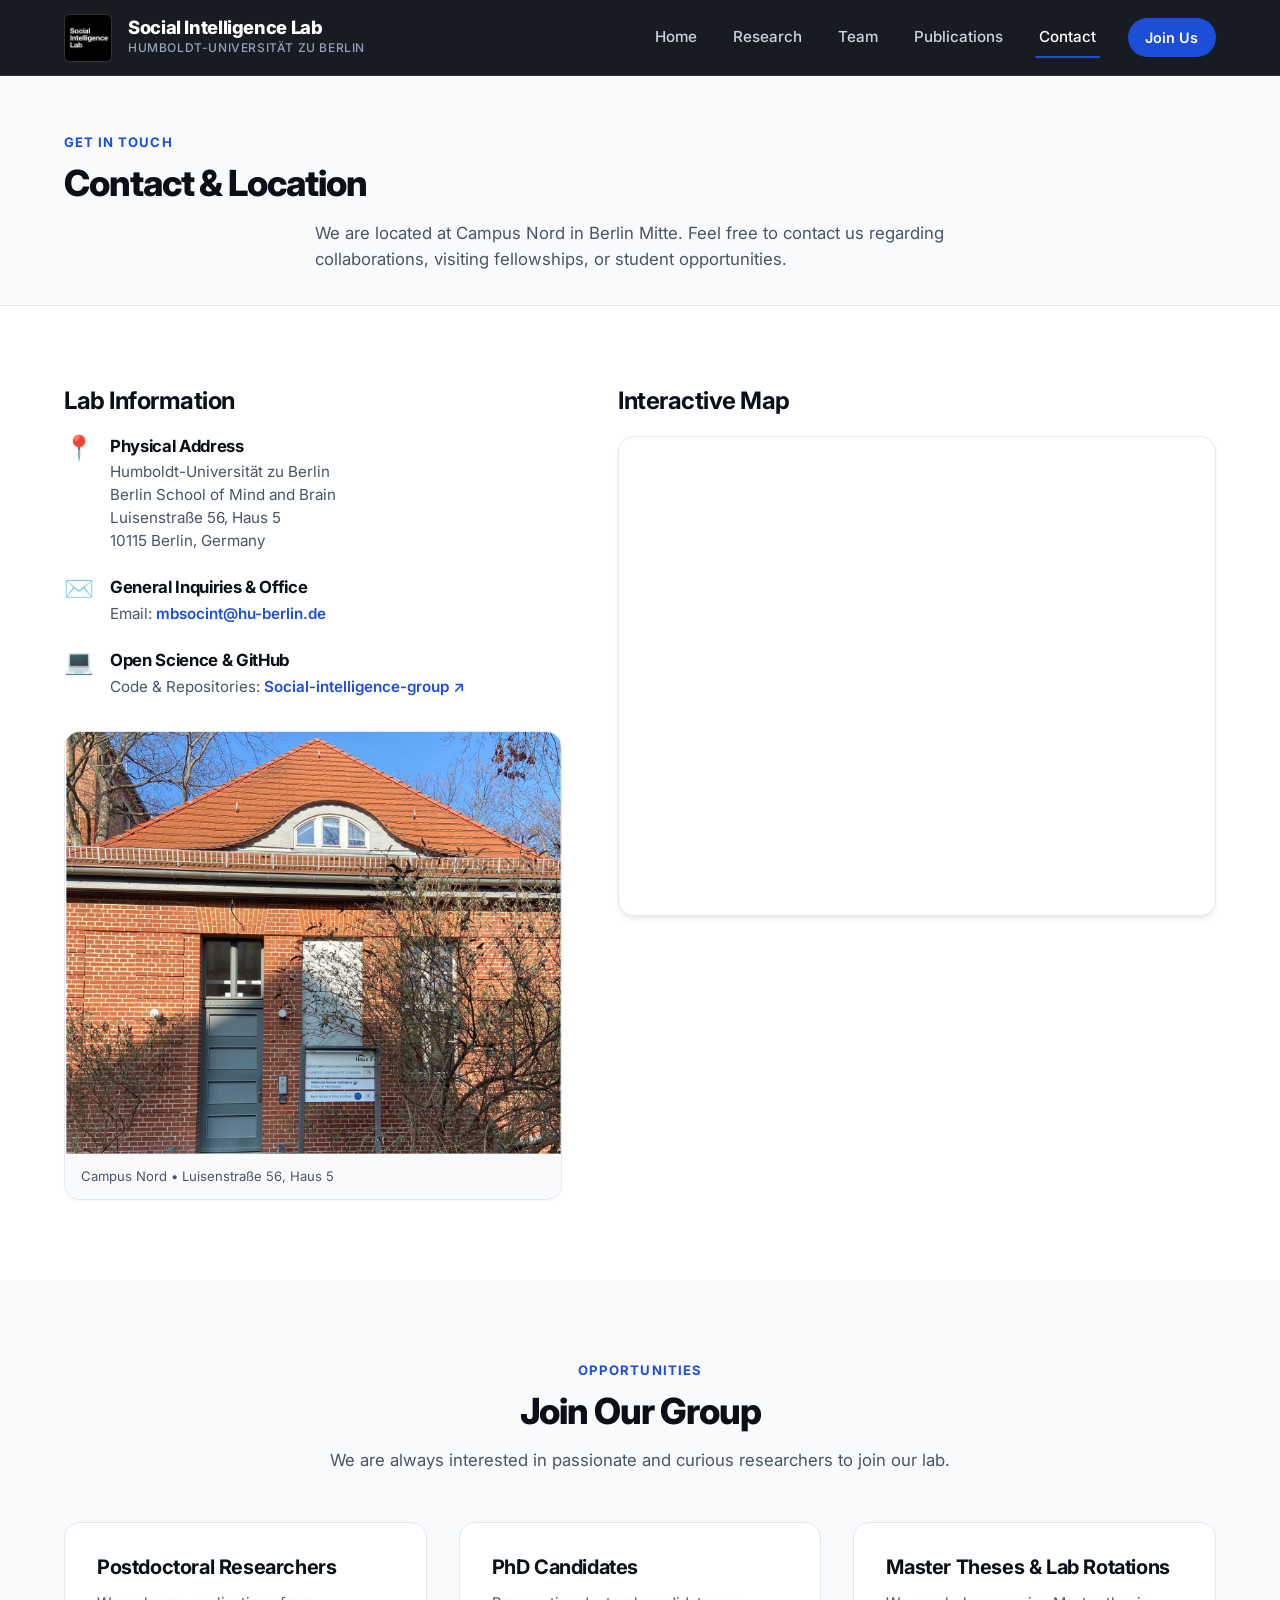
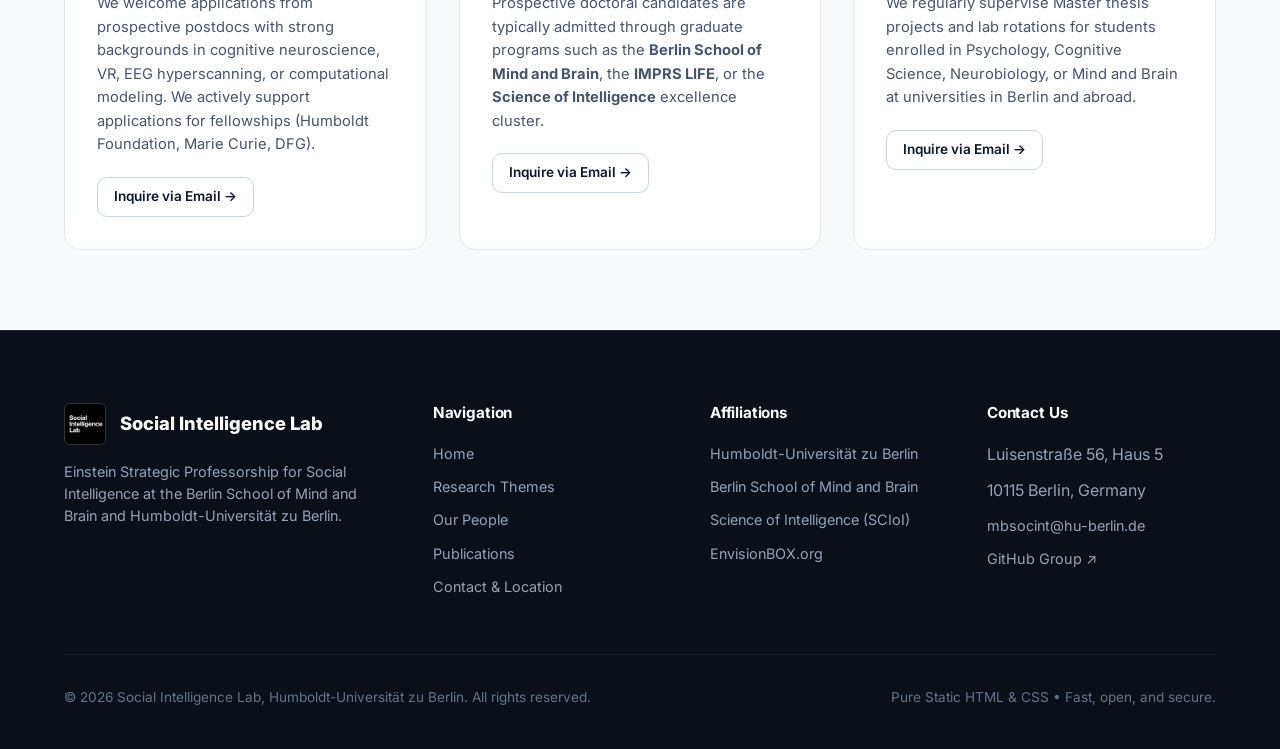
==== contact.html @ 47cda261 "Initial scaffold: Modern pure static HTML/CSS website with Hero Split News Feed" ====
<!DOCTYPE html>
<html lang="en">
<head>
  <meta charset="UTF-8" />
  <meta name="viewport" content="width=device-width, initial-scale=1.0" />
  <title>Contact & Join | Social Intelligence Lab</title>
  <meta name="description" content="Contact information, location, and open positions at the Social Intelligence Lab, Humboldt-Universität zu Berlin." />
  
  <link rel="preconnect" href="https://fonts.googleapis.com" />
  <link rel="preconnect" href="https://fonts.gstatic.com" crossorigin />
  <link href="https://fonts.googleapis.com/css2?family=Inter:wght@400;500;600;700;800&display=swap" rel="stylesheet" />

  <link rel="stylesheet" href="assets/css/style.css" />
  <link rel="icon" type="image/png" href="assets/images/logo.png" />
</head>
<body>

  <!-- STICKY HEADER -->
  <header class="site-header">
    <div class="container nav-container">
      <a href="index.html" class="brand-link">
        <img src="assets/images/logo.png" alt="Social Intelligence Lab Logo" class="brand-logo" />
        <div class="brand-text">
          <span class="brand-title">Social Intelligence Lab</span>
          <span class="brand-subtitle">Humboldt-Universität zu Berlin</span>
        </div>
      </a>

      <button class="mobile-toggle" aria-label="Toggle navigation menu" aria-expanded="false">☰</button>

      <nav class="nav-menu" aria-label="Main Navigation">
        <a href="index.html" class="nav-link">Home</a>
        <a href="research.html" class="nav-link">Research</a>
        <a href="team.html" class="nav-link">Team</a>
        <a href="publications.html" class="nav-link">Publications</a>
        <a href="contact.html" class="nav-link active">Contact</a>
        <a href="contact.html#join" class="nav-cta">Join Us</a>
      </nav>
    </div>
  </header>

  <main id="main-content">
    <!-- HERO HEADER -->
    <section class="section" style="padding: 3.5rem 0 2rem; background: var(--color-surface-subtle); border-bottom: 1px solid var(--color-border);">
      <div class="container text-center">
        <span class="section-tag">Get in Touch</span>
        <h1 class="section-title">Contact & Location</h1>
        <p class="section-subtitle" style="max-width: 650px; margin: 0 auto;">
          We are located at Campus Nord in Berlin Mitte. Feel free to contact us regarding collaborations, visiting fellowships, or student opportunities.
        </p>
      </div>
    </section>

    <!-- CONTACT DETAILS & LOCATION GRID -->
    <section class="section">
      <div class="container">
        <div style="display: grid; grid-template-columns: 1fr 1.2fr; gap: 3.5rem; align-items: start;">
          
          <!-- Contact Info -->
          <div>
            <h2 style="font-size: 1.5rem; margin-bottom: 1.25rem;">Lab Information</h2>
            
            <div style="display: flex; flex-direction: column; gap: 1.5rem; margin-bottom: 2rem;">
              <div style="display: flex; gap: 1rem; align-items: start;">
                <div style="font-size: 1.5rem; line-height: 1;">📍</div>
                <div>
                  <h3 style="font-size: 1.05rem; margin-bottom: 0.25rem;">Physical Address</h3>
                  <p style="font-size: 0.95rem; line-height: 1.5;">
                    Humboldt-Universität zu Berlin<br />
                    Berlin School of Mind and Brain<br />
                    Luisenstraße 56, Haus 5<br />
                    10115 Berlin, Germany
                  </p>
                </div>
              </div>

              <div style="display: flex; gap: 1rem; align-items: start;">
                <div style="font-size: 1.5rem; line-height: 1;">✉️</div>
                <div>
                  <h3 style="font-size: 1.05rem; margin-bottom: 0.25rem;">General Inquiries & Office</h3>
                  <p style="font-size: 0.95rem;">
                    Email: <a href="mailto:mbsocint@hu-berlin.de" style="font-weight: 600;">mbsocint@hu-berlin.de</a>
                  </p>
                </div>
              </div>

              <div style="display: flex; gap: 1rem; align-items: start;">
                <div style="font-size: 1.5rem; line-height: 1;">💻</div>
                <div>
                  <h3 style="font-size: 1.05rem; margin-bottom: 0.25rem;">Open Science & GitHub</h3>
                  <p style="font-size: 0.95rem;">
                    Code & Repositories: <a href="https://github.com/Social-intelligence-group" target="_blank" rel="noopener noreferrer" style="font-weight: 600;">Social-intelligence-group ↗</a>
                  </p>
                </div>
              </div>
            </div>

            <!-- Building Photo -->
            <div style="border-radius: var(--radius-lg); overflow: hidden; border: 1px solid var(--color-border); box-shadow: var(--shadow-sm);">
              <img src="assets/images/House_5.jpg" alt="Campus Nord Haus 5" style="width: 100%; height: auto;" />
              <div style="padding: 0.75rem 1rem; background: var(--color-surface-subtle); font-size: 0.82rem; color: var(--color-text-muted);">
                Campus Nord • Luisenstraße 56, Haus 5
              </div>
            </div>
          </div>

          <!-- Interactive Map -->
          <div>
            <h2 style="font-size: 1.5rem; margin-bottom: 1.25rem;">Interactive Map</h2>
            <div style="border-radius: var(--radius-lg); overflow: hidden; border: 1px solid var(--color-border); box-shadow: var(--shadow-md); height: 480px;">
              <iframe 
                src="https://www.google.com/maps/embed?pb=!1m18!1m12!1m3!1d2427.4542098923953!2d13.377619015756043!3d52.52521574359509!2m3!1f0!2f0!3f0!3m2!1i1024!2i768!4f13.1!3m3!1m2!1s0x47a851eabdc90751%3A0xd8f5ec90b18fcb8e!2sLuisenstra%C3%9Fe%2056%2FHaus%205%2C%2010115%20Berlin!5e0!3m2!1sen!2sde!4v1643470584126!5m2!1sen!2sde" 
                width="100%" 
                height="100%" 
                style="border:0;" 
                allowfullscreen="" 
                loading="lazy">
              </iframe>
            </div>
          </div>

        </div>
      </div>
    </section>

    <!-- JOIN US SECTION -->
    <section class="section section-alt" id="join">
      <div class="container">
        <header class="section-header">
          <span class="section-tag">Opportunities</span>
          <h2 class="section-title">Join Our Group</h2>
          <p class="section-subtitle">
            We are always interested in passionate and curious researchers to join our lab.
          </p>
        </header>

        <div style="display: grid; grid-template-columns: repeat(auto-fit, minmax(300px, 1fr)); gap: 2rem;">
          <!-- Card 1 -->
          <div style="background: #fff; padding: 2rem; border-radius: var(--radius-lg); border: 1px solid var(--color-border);">
            <h3 style="font-size: 1.25rem; margin-bottom: 0.75rem;">Postdoctoral Researchers</h3>
            <p style="font-size: 0.92rem; line-height: 1.6; color: var(--color-text-muted); margin-bottom: 1.25rem;">
              We welcome applications from prospective postdocs with strong backgrounds in cognitive neuroscience, VR, EEG hyperscanning, or computational modeling. We actively support applications for fellowships (Humboldt Foundation, Marie Curie, DFG).
            </p>
            <a href="mailto:mbsocint@hu-berlin.de?subject=Postdoctoral%20Inquiry" class="btn btn-secondary" style="font-size: 0.85rem; padding: 0.5rem 1rem;">Inquire via Email →</a>
          </div>

          <!-- Card 2 -->
          <div style="background: #fff; padding: 2rem; border-radius: var(--radius-lg); border: 1px solid var(--color-border);">
            <h3 style="font-size: 1.25rem; margin-bottom: 0.75rem;">PhD Candidates</h3>
            <p style="font-size: 0.92rem; line-height: 1.6; color: var(--color-text-muted); margin-bottom: 1.25rem;">
              Prospective doctoral candidates are typically admitted through graduate programs such as the <strong>Berlin School of Mind and Brain</strong>, the <strong>IMPRS LIFE</strong>, or the <strong>Science of Intelligence</strong> excellence cluster.
            </p>
            <a href="mailto:mbsocint@hu-berlin.de?subject=PhD%20Inquiry" class="btn btn-secondary" style="font-size: 0.85rem; padding: 0.5rem 1rem;">Inquire via Email →</a>
          </div>

          <!-- Card 3 -->
          <div style="background: #fff; padding: 2rem; border-radius: var(--radius-lg); border: 1px solid var(--color-border);">
            <h3 style="font-size: 1.25rem; margin-bottom: 0.75rem;">Master Theses & Lab Rotations</h3>
            <p style="font-size: 0.92rem; line-height: 1.6; color: var(--color-text-muted); margin-bottom: 1.25rem;">
              We regularly supervise Master thesis projects and lab rotations for students enrolled in Psychology, Cognitive Science, Neurobiology, or Mind and Brain at universities in Berlin and abroad.
            </p>
            <a href="mailto:mbsocint@hu-berlin.de?subject=Master%20Thesis%20Inquiry" class="btn btn-secondary" style="font-size: 0.85rem; padding: 0.5rem 1rem;">Inquire via Email →</a>
          </div>
        </div>
      </div>
    </section>
  </main>

  <!-- FOOTER -->
  <footer class="site-footer">
    <div class="container">
      <div class="footer-grid">
        <div class="footer-brand">
          <div class="footer-logo-row">
            <img src="assets/images/logo.png" alt="Social Intelligence Lab Logo" class="footer-logo" />
            <span class="footer-brand-title">Social Intelligence Lab</span>
          </div>
          <p class="footer-brand-desc">
            Einstein Strategic Professorship for Social Intelligence at the Berlin School of Mind and Brain and Humboldt-Universität zu Berlin.
          </p>
        </div>

        <div class="footer-col">
          <h4>Navigation</h4>
          <div class="footer-links">
            <a href="index.html">Home</a>
            <a href="research.html">Research Themes</a>
            <a href="team.html">Our People</a>
            <a href="publications.html">Publications</a>
            <a href="contact.html">Contact & Location</a>
          </div>
        </div>

        <div class="footer-col">
          <h4>Affiliations</h4>
          <div class="footer-links">
            <a href="https://www.hu-berlin.de/" target="_blank" rel="noopener noreferrer">Humboldt-Universität zu Berlin</a>
            <a href="https://www.mind-and-brain.de/" target="_blank" rel="noopener noreferrer">Berlin School of Mind and Brain</a>
            <a href="https://www.scienceofintelligence.de/" target="_blank" rel="noopener noreferrer">Science of Intelligence (SCIoI)</a>
            <a href="https://envisionbox.org/" target="_blank" rel="noopener noreferrer">EnvisionBOX.org</a>
          </div>
        </div>

        <div class="footer-col">
          <h4>Contact Us</h4>
          <div class="footer-links">
            <span>Luisenstraße 56, Haus 5</span>
            <span>10115 Berlin, Germany</span>
            <a href="mailto:mbsocint@hu-berlin.de">mbsocint@hu-berlin.de</a>
            <a href="https://github.com/Social-intelligence-group" target="_blank" rel="noopener noreferrer">GitHub Group ↗</a>
          </div>
        </div>
      </div>

      <div class="footer-bottom">
        <div>© 2026 Social Intelligence Lab, Humboldt-Universität zu Berlin. All rights reserved.</div>
        <div>Pure Static HTML & CSS • Fast, open, and secure.</div>
      </div>
    </div>
  </footer>

  <script src="assets/js/main.js"></script>
</body>
</html>
---- assets/css/style.css ----
/* ==========================================================================
   Social Intelligence Lab - Main Stylesheet
   Pure Vanilla CSS Design System
   ========================================================================== */

/* --- 1. DESIGN TOKENS (CSS VARIABLES) --- */
:root {
  /* Brand & Core Palette (Tailored for high-contrast B&W logo) */
  --color-obsidian: #0b0f17;
  --color-dark-surface: #111827;
  --color-dark-border: #1f2937;
  
  --color-bg: #ffffff;
  --color-surface: #ffffff;
  --color-surface-subtle: #f8fafc;
  --color-surface-alt: #f1f5f9;
  
  --color-text-main: #0f172a;
  --color-text-muted: #475569;
  --color-text-light: #94a3b8;
  --color-border: #e2e8f0;
  --color-border-dark: #cbd5e1;

  /* Accent: Electric Azure / Cognitive Blue */
  --color-accent: #1d4ed8;
  --color-accent-hover: #1e40af;
  --color-accent-subtle: #eff6ff;
  --color-accent-glow: rgba(29, 78, 216, 0.15);

  /* Status Accents */
  --color-emerald: #059669;
  --color-emerald-bg: #ecfdf5;
  --color-amber: #d97706;
  --color-amber-bg: #fffbeb;

  /* Typography */
  --font-main: 'Inter', -apple-system, BlinkMacSystemFont, "Segoe UI", Roboto, Helvetica, Arial, sans-serif;
  --font-mono: ui-monospace, SFMono-Regular, Menlo, Monaco, Consolas, monospace;

  /* Layout */
  --max-width: 1200px;
  --header-height: 76px;
  --radius-sm: 6px;
  --radius-md: 10px;
  --radius-lg: 16px;
  --radius-full: 9999px;

  /* Shadows */
  --shadow-sm: 0 1px 2px 0 rgba(0, 0, 0, 0.05);
  --shadow-md: 0 4px 6px -1px rgba(0, 0, 0, 0.08), 0 2px 4px -2px rgba(0, 0, 0, 0.05);
  --shadow-lg: 0 10px 15px -3px rgba(0, 0, 0, 0.08), 0 4px 6px -4px rgba(0, 0, 0, 0.04);
  --shadow-hover: 0 20px 25px -5px rgba(0, 0, 0, 0.1), 0 8px 10px -6px rgba(0, 0, 0, 0.04);

  /* Transitions */
  --transition-fast: 0.15s ease;
  --transition-normal: 0.25s ease;
}

/* --- 2. RESET & BASE --- */
*, *::before, *::after {
  box-sizing: border-box;
  margin: 0;
  padding: 0;
}

html {
  font-family: var(--font-main);
  font-size: 16px;
  line-height: 1.6;
  color: var(--color-text-main);
  background-color: var(--color-bg);
  scroll-behavior: smooth;
  -webkit-font-smoothing: antialiased;
}

body {
  min-height: 100vh;
  display: flex;
  flex-direction: column;
}

img, picture, video, canvas, svg {
  display: block;
  max-width: 100%;
}

a {
  color: var(--color-accent);
  text-decoration: none;
  transition: color var(--transition-fast);
}

a:hover {
  color: var(--color-accent-hover);
}

h1, h2, h3, h4, h5, h6 {
  color: var(--color-obsidian);
  font-weight: 700;
  line-height: 1.25;
  letter-spacing: -0.02em;
}

p {
  color: var(--color-text-muted);
}

ul, ol {
  list-style: none;
}

.container {
  width: 100%;
  max-width: var(--max-width);
  margin-left: auto;
  margin-right: auto;
  padding-left: 1.5rem;
  padding-right: 1.5rem;
}

/* --- 3. HEADER & NAVIGATION --- */
.site-header {
  position: sticky;
  top: 0;
  z-index: 1000;
  background: rgba(11, 15, 23, 0.95);
  backdrop-filter: blur(12px);
  -webkit-backdrop-filter: blur(12px);
  border-bottom: 1px solid rgba(255, 255, 255, 0.1);
  height: var(--header-height);
  display: flex;
  align-items: center;
}

.nav-container {
  display: flex;
  align-items: center;
  justify-content: space-between;
  width: 100%;
}

.brand-link {
  display: flex;
  align-items: center;
  gap: 1rem;
  text-decoration: none;
}

.brand-logo {
  height: 48px;
  width: 48px;
  border-radius: var(--radius-sm);
  background: #000;
  border: 1px solid rgba(255, 255, 255, 0.2);
  object-fit: cover;
}

.brand-text {
  display: flex;
  flex-direction: column;
}

.brand-title {
  color: #ffffff;
  font-size: 1.15rem;
  font-weight: 800;
  letter-spacing: -0.02em;
  line-height: 1.15;
}

.brand-subtitle {
  color: #94a3b8;
  font-size: 0.75rem;
  font-weight: 500;
  text-transform: uppercase;
  letter-spacing: 0.05em;
}

.nav-menu {
  display: flex;
  align-items: center;
  gap: 1.75rem;
}

.nav-link {
  color: #cbd5e1;
  font-size: 0.95rem;
  font-weight: 500;
  padding: 0.5rem 0.25rem;
  position: relative;
  transition: color var(--transition-fast);
}

.nav-link:hover,
.nav-link.active {
  color: #ffffff;
}

.nav-link.active::after {
  content: '';
  position: absolute;
  bottom: 0;
  left: 0;
  width: 100%;
  height: 2px;
  background: var(--color-accent);
  border-radius: var(--radius-full);
}

.nav-cta {
  background: var(--color-accent);
  color: #ffffff !important;
  padding: 0.5rem 1.1rem;
  border-radius: var(--radius-full);
  font-weight: 600;
  font-size: 0.9rem;
  transition: background var(--transition-fast), transform var(--transition-fast);
}

.nav-cta:hover {
  background: var(--color-accent-hover);
  transform: translateY(-1px);
}

/* Mobile Toggle */
.mobile-toggle {
  display: none;
  background: none;
  border: none;
  color: #ffffff;
  font-size: 1.5rem;
  cursor: pointer;
  padding: 0.5rem;
}

/* --- 4. TOP ANNOUNCEMENT RIBBON --- */
.announcement-bar {
  background: var(--color-surface-subtle);
  border-bottom: 1px solid var(--color-border);
  padding: 0.55rem 0;
  font-size: 0.88rem;
}

.announcement-content {
  display: flex;
  align-items: center;
  justify-content: center;
  gap: 0.75rem;
  text-align: center;
  flex-wrap: wrap;
}

.announcement-pill {
  display: inline-flex;
  align-items: center;
  gap: 0.4rem;
  background: var(--color-emerald-bg);
  color: var(--color-emerald);
  font-size: 0.75rem;
  font-weight: 700;
  padding: 0.2rem 0.6rem;
  border-radius: var(--radius-full);
  text-transform: uppercase;
  letter-spacing: 0.05em;
  border: 1px solid rgba(5, 150, 105, 0.2);
}

.pulsing-dot {
  width: 7px;
  height: 7px;
  background: var(--color-emerald);
  border-radius: 50%;
  display: inline-block;
  animation: pulse-dot 1.8s infinite;
}

@keyframes pulse-dot {
  0% { transform: scale(0.9); opacity: 0.8; }
  50% { transform: scale(1.3); opacity: 1; box-shadow: 0 0 6px var(--color-emerald); }
  100% { transform: scale(0.9); opacity: 0.8; }
}

.announcement-text {
  color: var(--color-text-main);
  font-weight: 500;
}

.announcement-link {
  color: var(--color-accent);
  font-weight: 600;
  display: inline-flex;
  align-items: center;
  gap: 0.25rem;
}

.announcement-link:hover {
  text-decoration: underline;
}

/* --- 5. HERO SECTION (SPLIT 60% / 40%) --- */
.hero-section {
  padding: 4.5rem 0 3.5rem;
  background: radial-gradient(circle at top right, rgba(29, 78, 216, 0.05) 0%, rgba(255, 255, 255, 0) 50%);
  border-bottom: 1px solid var(--color-border);
}

.hero-grid {
  display: grid;
  grid-template-columns: 1.15fr 0.85fr;
  gap: 3.5rem;
  align-items: start;
}

.hero-content {
  display: flex;
  flex-direction: column;
}

.hero-badge {
  display: inline-flex;
  align-items: center;
  gap: 0.5rem;
  width: fit-content;
  background: var(--color-surface-alt);
  color: var(--color-text-muted);
  font-size: 0.82rem;
  font-weight: 600;
  padding: 0.35rem 0.85rem;
  border-radius: var(--radius-full);
  margin-bottom: 1.25rem;
  border: 1px solid var(--color-border);
}

.hero-title {
  font-size: 3rem;
  font-weight: 800;
  line-height: 1.12;
  letter-spacing: -0.03em;
  margin-bottom: 1.25rem;
  color: var(--color-obsidian);
}

.hero-title span {
  color: var(--color-accent);
}

.hero-description {
  font-size: 1.15rem;
  line-height: 1.6;
  color: var(--color-text-muted);
  margin-bottom: 2rem;
  max-width: 95%;
}

.hero-actions {
  display: flex;
  gap: 1rem;
  flex-wrap: wrap;
}

.btn {
  display: inline-flex;
  align-items: center;
  justify-content: center;
  gap: 0.5rem;
  font-size: 0.95rem;
  font-weight: 600;
  padding: 0.85rem 1.6rem;
  border-radius: var(--radius-md);
  transition: all var(--transition-fast);
  cursor: pointer;
}

.btn-primary {
  background: var(--color-obsidian);
  color: #ffffff;
  border: 1px solid var(--color-obsidian);
}

.btn-primary:hover {
  background: #1e293b;
  color: #ffffff;
  transform: translateY(-2px);
  box-shadow: var(--shadow-md);
}

.btn-secondary {
  background: var(--color-surface);
  color: var(--color-text-main);
  border: 1px solid var(--color-border-dark);
}

.btn-secondary:hover {
  background: var(--color-surface-subtle);
  border-color: var(--color-text-main);
  transform: translateY(-2px);
}

/* News Widget Box (Right Column of Hero) */
.hero-news-box {
  background: #ffffff;
  border: 1px solid var(--color-border);
  border-radius: var(--radius-lg);
  box-shadow: var(--shadow-md);
  overflow: hidden;
  display: flex;
  flex-direction: column;
}

.news-box-header {
  background: var(--color-obsidian);
  color: #ffffff;
  padding: 1rem 1.25rem;
  display: flex;
  align-items: center;
  justify-content: space-between;
}

.news-box-header h2,
.news-box-header h3 {
  color: #ffffff;
  font-size: 1rem;
  font-weight: 700;
  display: flex;
  align-items: center;
  gap: 0.6rem;
  letter-spacing: -0.01em;
}

.live-badge {
  font-size: 0.7rem;
  background: rgba(255, 255, 255, 0.15);
  color: #ffffff;
  padding: 0.2rem 0.5rem;
  border-radius: var(--radius-full);
  font-weight: 600;
  text-transform: uppercase;
}

.news-box-list {
  padding: 0.75rem 1.25rem;
  display: flex;
  flex-direction: column;
  gap: 0.85rem;
  max-height: 410px;
  overflow-y: auto;
}

.news-item {
  padding: 0.75rem 0;
  border-bottom: 1px solid var(--color-border);
  display: flex;
  flex-direction: column;
  gap: 0.35rem;
}

.news-item:last-child {
  border-bottom: none;
}

.news-meta {
  display: flex;
  align-items: center;
  gap: 0.6rem;
  font-size: 0.78rem;
}

.news-tag {
  font-weight: 700;
  text-transform: uppercase;
  font-size: 0.7rem;
  padding: 0.15rem 0.45rem;
  border-radius: var(--radius-sm);
  letter-spacing: 0.04em;
}

.news-tag.tag-paper {
  background: var(--color-accent-subtle);
  color: var(--color-accent);
}

.news-tag.tag-event {
  background: var(--color-emerald-bg);
  color: var(--color-emerald);
}

.news-tag.tag-team {
  background: var(--color-amber-bg);
  color: var(--color-amber);
}

.news-date {
  color: var(--color-text-light);
  font-family: var(--font-mono);
  font-size: 0.75rem;
}

.news-headline {
  font-size: 0.92rem;
  font-weight: 600;
  line-height: 1.35;
  color: var(--color-text-main);
}

.news-snippet {
  font-size: 0.84rem;
  color: var(--color-text-muted);
  line-height: 1.45;
}

.news-box-footer {
  padding: 0.85rem 1.25rem;
  background: var(--color-surface-subtle);
  border-top: 1px solid var(--color-border);
  font-size: 0.85rem;
  display: flex;
  justify-content: flex-end;
}

/* --- 6. AFFILIATIONS & INSTITUTION STRIP --- */
.affiliations-section {
  padding: 2.25rem 0;
  background: var(--color-surface-subtle);
  border-bottom: 1px solid var(--color-border);
}

.affiliations-label {
  text-align: center;
  font-size: 0.78rem;
  font-weight: 700;
  text-transform: uppercase;
  letter-spacing: 0.08em;
  color: var(--color-text-light);
  margin-bottom: 1.5rem;
}

.affiliations-row {
  display: flex;
  align-items: center;
  justify-content: center;
  gap: 3.5rem;
  flex-wrap: wrap;
}

.affil-item {
  display: flex;
  align-items: center;
  gap: 0.85rem;
  color: var(--color-text-muted);
  font-weight: 600;
  font-size: 0.9rem;
  opacity: 0.85;
  transition: opacity var(--transition-fast), transform var(--transition-fast);
}

.affil-item:hover {
  opacity: 1;
  transform: translateY(-1px);
}

.affil-item img {
  height: 42px;
  width: auto;
  object-fit: contain;
  filter: grayscale(80%);
  transition: filter var(--transition-fast);
}

.affil-item:hover img {
  filter: grayscale(0%);
}

/* --- 7. SECTION HEADERS & GENERAL --- */
.section {
  padding: 5rem 0;
}

.section-alt {
  background-color: var(--color-surface-subtle);
}

.section-header {
  margin-bottom: 3rem;
  text-align: center;
  max-width: 720px;
  margin-left: auto;
  margin-right: auto;
}

.section-tag {
  color: var(--color-accent);
  font-size: 0.82rem;
  font-weight: 700;
  text-transform: uppercase;
  letter-spacing: 0.08em;
  margin-bottom: 0.5rem;
  display: block;
}

.section-title {
  font-size: 2.25rem;
  font-weight: 800;
  letter-spacing: -0.03em;
  margin-bottom: 0.85rem;
  color: var(--color-obsidian);
}

.section-subtitle {
  font-size: 1.05rem;
  color: var(--color-text-muted);
}

/* --- 8. RESEARCH PILLARS GRID --- */
.research-grid {
  display: grid;
  grid-template-columns: repeat(3, 1fr);
  gap: 2rem;
}

.research-card {
  background: #ffffff;
  border: 1px solid var(--color-border);
  border-radius: var(--radius-lg);
  overflow: hidden;
  box-shadow: var(--shadow-sm);
  display: flex;
  flex-direction: column;
  transition: all var(--transition-normal);
}

.research-card:hover {
  transform: translateY(-5px);
  box-shadow: var(--shadow-hover);
  border-color: var(--color-border-dark);
}

.research-card-img {
  height: 200px;
  width: 100%;
  object-fit: cover;
  background: var(--color-surface-alt);
}

.research-card-body {
  padding: 1.75rem;
  display: flex;
  flex-direction: column;
  flex-grow: 1;
}

.research-card-tag {
  font-size: 0.75rem;
  font-weight: 700;
  text-transform: uppercase;
  color: var(--color-accent);
  letter-spacing: 0.05em;
  margin-bottom: 0.5rem;
}

.research-card-title {
  font-size: 1.25rem;
  font-weight: 700;
  margin-bottom: 0.75rem;
  line-height: 1.3;
}

.research-card-text {
  font-size: 0.92rem;
  color: var(--color-text-muted);
  line-height: 1.55;
  margin-bottom: 1.25rem;
  flex-grow: 1;
}

.research-card-link {
  font-weight: 600;
  font-size: 0.9rem;
  display: inline-flex;
  align-items: center;
  gap: 0.35rem;
  color: var(--color-obsidian);
}

.research-card:hover .research-card-link {
  color: var(--color-accent);
}

/* --- 9. FEATURED PUBLICATIONS STRIP --- */
.publications-list {
  display: flex;
  flex-direction: column;
  gap: 1.25rem;
  max-width: 900px;
  margin: 0 auto;
}

.pub-card {
  background: #ffffff;
  border: 1px solid var(--color-border);
  border-radius: var(--radius-md);
  padding: 1.5rem;
  transition: all var(--transition-fast);
  display: flex;
  flex-direction: column;
  gap: 0.5rem;
}

.pub-card:hover {
  border-color: var(--color-accent);
  box-shadow: var(--shadow-sm);
  transform: translateX(4px);
}

.pub-meta {
  display: flex;
  align-items: center;
  gap: 0.75rem;
  font-size: 0.8rem;
}

.pub-year {
  background: var(--color-obsidian);
  color: #ffffff;
  font-weight: 700;
  padding: 0.15rem 0.5rem;
  border-radius: var(--radius-sm);
  font-size: 0.75rem;
}

.pub-journal {
  font-weight: 600;
  color: var(--color-accent);
}

.pub-title {
  font-size: 1.1rem;
  font-weight: 700;
  color: var(--color-obsidian);
  line-height: 1.35;
}

.pub-authors {
  font-size: 0.9rem;
  color: var(--color-text-muted);
}

.pub-links {
  display: flex;
  gap: 0.75rem;
  margin-top: 0.5rem;
}

.pub-btn {
  font-size: 0.8rem;
  font-weight: 600;
  padding: 0.3rem 0.7rem;
  border-radius: var(--radius-sm);
  border: 1px solid var(--color-border-dark);
  color: var(--color-text-main);
  background: var(--color-surface);
  transition: all var(--transition-fast);
}

.pub-btn:hover {
  background: var(--color-obsidian);
  color: #ffffff;
  border-color: var(--color-obsidian);
}

/* --- 10. LAB SPOTLIGHT BANNER --- */
.spotlight-banner {
  position: relative;
  border-radius: var(--radius-lg);
  overflow: hidden;
  background: var(--color-obsidian);
  color: #ffffff;
  padding: 4rem 3rem;
  margin: 1rem 0;
  display: grid;
  grid-template-columns: 1.2fr 0.8fr;
  gap: 3rem;
  align-items: center;
}

.spotlight-banner::before {
  content: '';
  position: absolute;
  top: 0;
  left: 0;
  right: 0;
  bottom: 0;
  background-image: url('../images/Lab_photo_2025.jpeg');
  background-size: cover;
  background-position: center;
  opacity: 0.25;
}

.spotlight-content {
  position: relative;
  z-index: 1;
}

.spotlight-title {
  color: #ffffff;
  font-size: 2.2rem;
  font-weight: 800;
  margin-bottom: 1rem;
  letter-spacing: -0.02em;
}

.spotlight-desc {
  color: #cbd5e1;
  font-size: 1.05rem;
  line-height: 1.6;
  margin-bottom: 2rem;
}

.spotlight-stats {
  position: relative;
  z-index: 1;
  display: grid;
  grid-template-columns: 1fr 1fr;
  gap: 1.5rem;
  background: rgba(255, 255, 255, 0.05);
  border: 1px solid rgba(255, 255, 255, 0.1);
  padding: 1.75rem;
  border-radius: var(--radius-md);
  backdrop-filter: blur(8px);
}

.stat-num {
  font-size: 2.25rem;
  font-weight: 800;
  color: #ffffff;
  line-height: 1;
  margin-bottom: 0.25rem;
}

.stat-label {
  font-size: 0.82rem;
  color: #94a3b8;
  font-weight: 500;
  text-transform: uppercase;
  letter-spacing: 0.05em;
}

/* --- 11. TEAM GRID PAGE STYLES --- */
.team-grid {
  display: grid;
  grid-template-columns: repeat(auto-fill, minmax(260px, 1fr));
  gap: 2rem;
}

.team-card {
  background: #ffffff;
  border: 1px solid var(--color-border);
  border-radius: var(--radius-lg);
  overflow: hidden;
  box-shadow: var(--shadow-sm);
  display: flex;
  flex-direction: column;
  transition: transform var(--transition-fast), box-shadow var(--transition-fast);
}

.team-card:hover {
  transform: translateY(-4px);
  box-shadow: var(--shadow-md);
  border-color: var(--color-border-dark);
}

.team-card-img-wrap {
  position: relative;
  width: 100%;
  aspect-ratio: 1 / 1.05;
  background: var(--color-surface-alt);
  overflow: hidden;
}

.team-card-img {
  width: 100%;
  height: 100%;
  object-fit: cover;
  transition: transform var(--transition-normal);
}

.team-card:hover .team-card-img {
  transform: scale(1.03);
}

.team-card-body {
  padding: 1.25rem;
  display: flex;
  flex-direction: column;
  flex-grow: 1;
}

.team-name {
  font-size: 1.15rem;
  font-weight: 700;
  color: var(--color-obsidian);
  margin-bottom: 0.25rem;
}

.team-role {
  font-size: 0.85rem;
  font-weight: 600;
  color: var(--color-accent);
  margin-bottom: 0.75rem;
}

.team-bio {
  font-size: 0.88rem;
  color: var(--color-text-muted);
  line-height: 1.5;
  margin-bottom: 1rem;
  flex-grow: 1;
}

.team-social-links {
  display: flex;
  gap: 0.5rem;
  flex-wrap: wrap;
  border-top: 1px solid var(--color-border);
  padding-top: 0.75rem;
}

.social-badge {
  font-size: 0.75rem;
  padding: 0.2rem 0.5rem;
  background: var(--color-surface-subtle);
  border: 1px solid var(--color-border);
  border-radius: var(--radius-sm);
  color: var(--color-text-main);
  font-weight: 600;
  transition: all var(--transition-fast);
}

.social-badge:hover {
  background: var(--color-obsidian);
  color: #ffffff;
  border-color: var(--color-obsidian);
}

/* --- 12. FOOTER --- */
.site-footer {
  margin-top: auto;
  background: var(--color-obsidian);
  color: #94a3b8;
  border-top: 1px solid rgba(255, 255, 255, 0.1);
  padding: 4.5rem 0 2.5rem;
}

.footer-grid {
  display: grid;
  grid-template-columns: 1.4fr 1fr 1fr 1fr;
  gap: 3rem;
  margin-bottom: 3.5rem;
}

.footer-brand {
  display: flex;
  flex-direction: column;
  gap: 1rem;
}

.footer-logo-row {
  display: flex;
  align-items: center;
  gap: 0.85rem;
}

.footer-logo {
  height: 42px;
  width: 42px;
  border-radius: var(--radius-sm);
  background: #000;
  border: 1px solid rgba(255, 255, 255, 0.2);
}

.footer-brand-title {
  color: #ffffff;
  font-size: 1.15rem;
  font-weight: 800;
}

.footer-brand-desc {
  font-size: 0.9rem;
  color: #94a3b8;
  line-height: 1.55;
}

.footer-col h3,
.footer-col h4 {
  color: #ffffff;
  font-size: 0.95rem;
  font-weight: 700;
  margin-bottom: 1.25rem;
  letter-spacing: -0.01em;
}

.footer-links {
  display: flex;
  flex-direction: column;
  gap: 0.65rem;
}

.footer-links a {
  color: #94a3b8;
  font-size: 0.9rem;
  transition: color var(--transition-fast);
}

.footer-links a:hover {
  color: #ffffff;
}

.footer-bottom {
  border-top: 1px solid rgba(255, 255, 255, 0.08);
  padding-top: 2rem;
  display: flex;
  align-items: center;
  justify-content: space-between;
  font-size: 0.85rem;
  color: #64748b;
  flex-wrap: wrap;
  gap: 1rem;
}

/* --- 13. RESPONSIVE MEDIA QUERIES --- */
@media (max-width: 1024px) {
  .hero-grid {
    grid-template-columns: 1fr;
    gap: 2.5rem;
  }
  
  .hero-title {
    font-size: 2.5rem;
  }
  
  .research-grid {
    grid-template-columns: repeat(2, 1fr);
  }
  
  .footer-grid {
    grid-template-columns: 1fr 1fr;
    gap: 2.5rem;
  }
  
  .spotlight-banner {
    grid-template-columns: 1fr;
    padding: 3rem 2rem;
  }
}

@media (max-width: 768px) {
  .site-header {
    height: auto;
    padding: 1rem 0;
  }
  
  .mobile-toggle {
    display: block;
  }
  
  .nav-menu {
    display: none;
    position: absolute;
    top: 100%;
    left: 0;
    right: 0;
    background: var(--color-obsidian);
    flex-direction: column;
    padding: 1.5rem;
    gap: 1.25rem;
    border-bottom: 1px solid rgba(255, 255, 255, 0.1);
  }
  
  .nav-menu.open {
    display: flex;
  }
  
  .hero-title {
    font-size: 2.1rem;
  }
  
  .research-grid {
    grid-template-columns: 1fr;
  }
  
  .affiliations-row {
    gap: 1.75rem;
  }
  
  .footer-grid {
    grid-template-columns: 1fr;
  }
  
  .spotlight-stats {
    grid-template-columns: 1fr;
  }
}
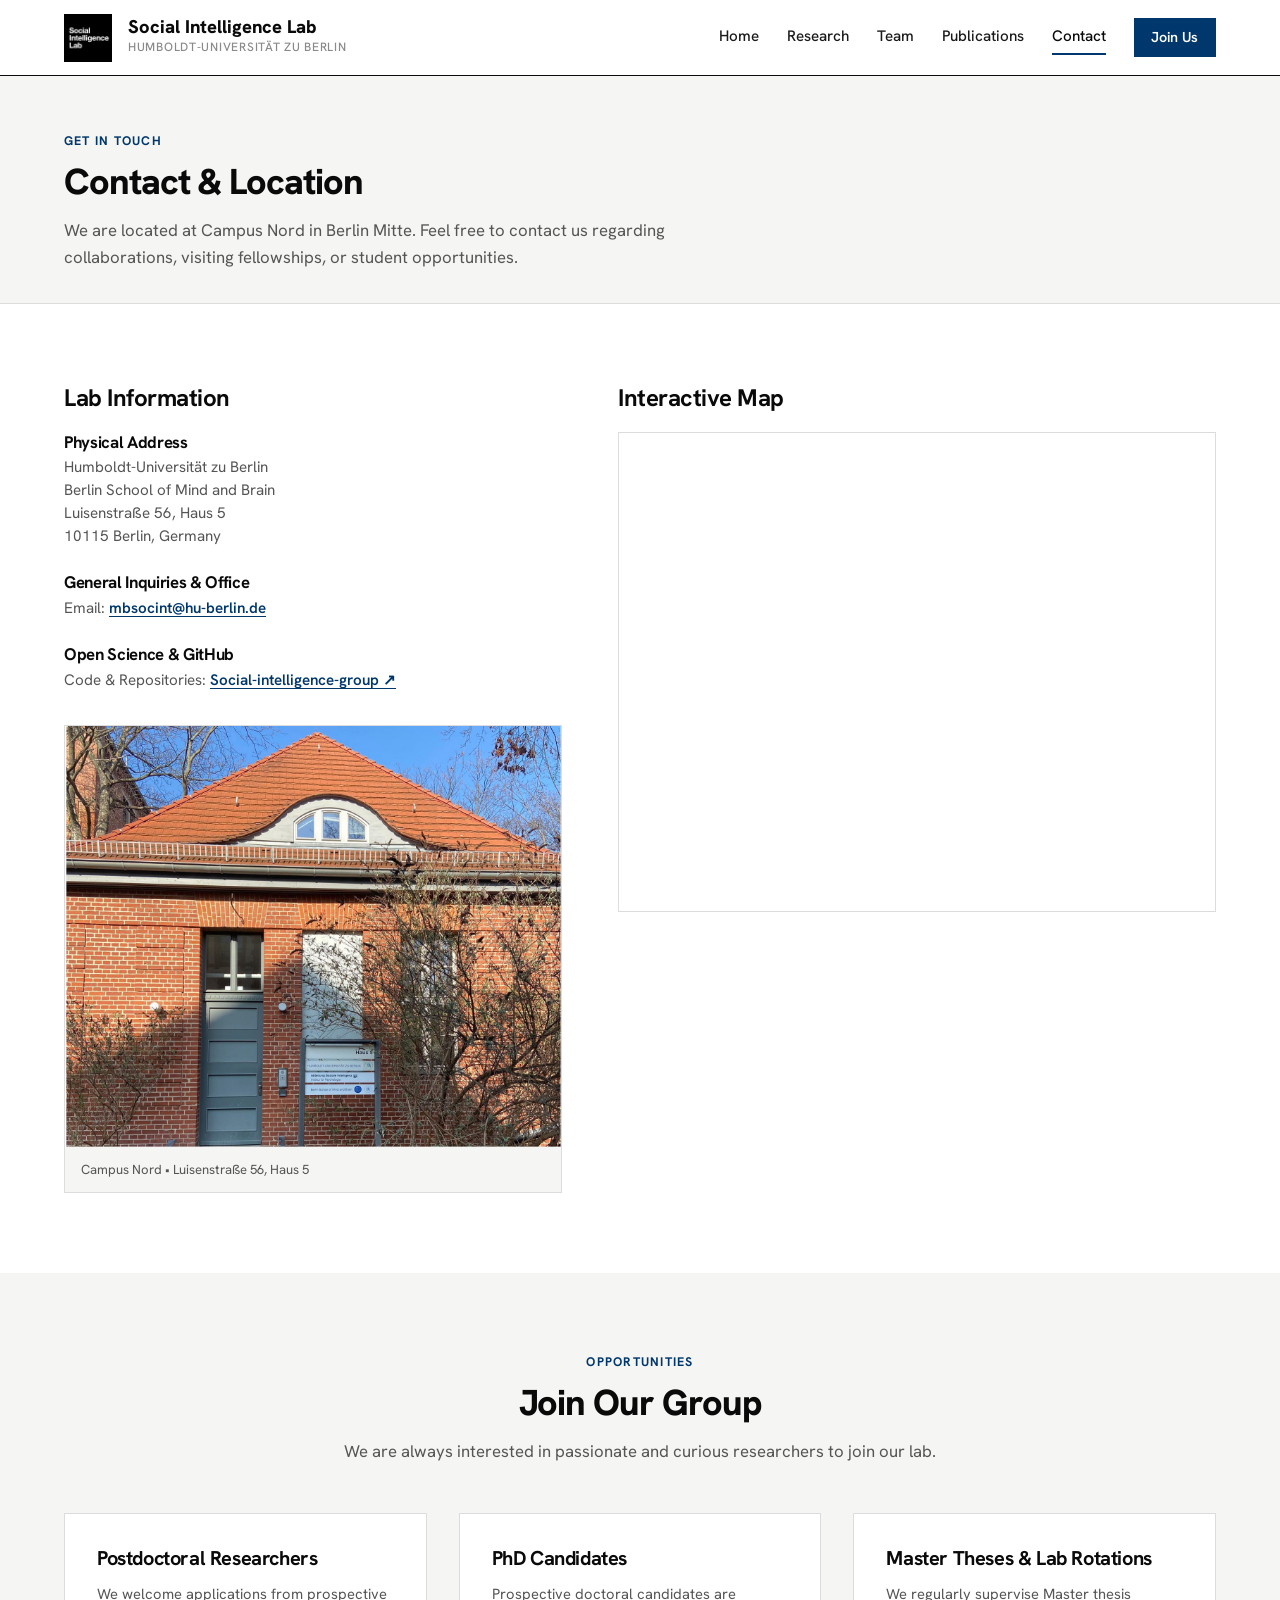
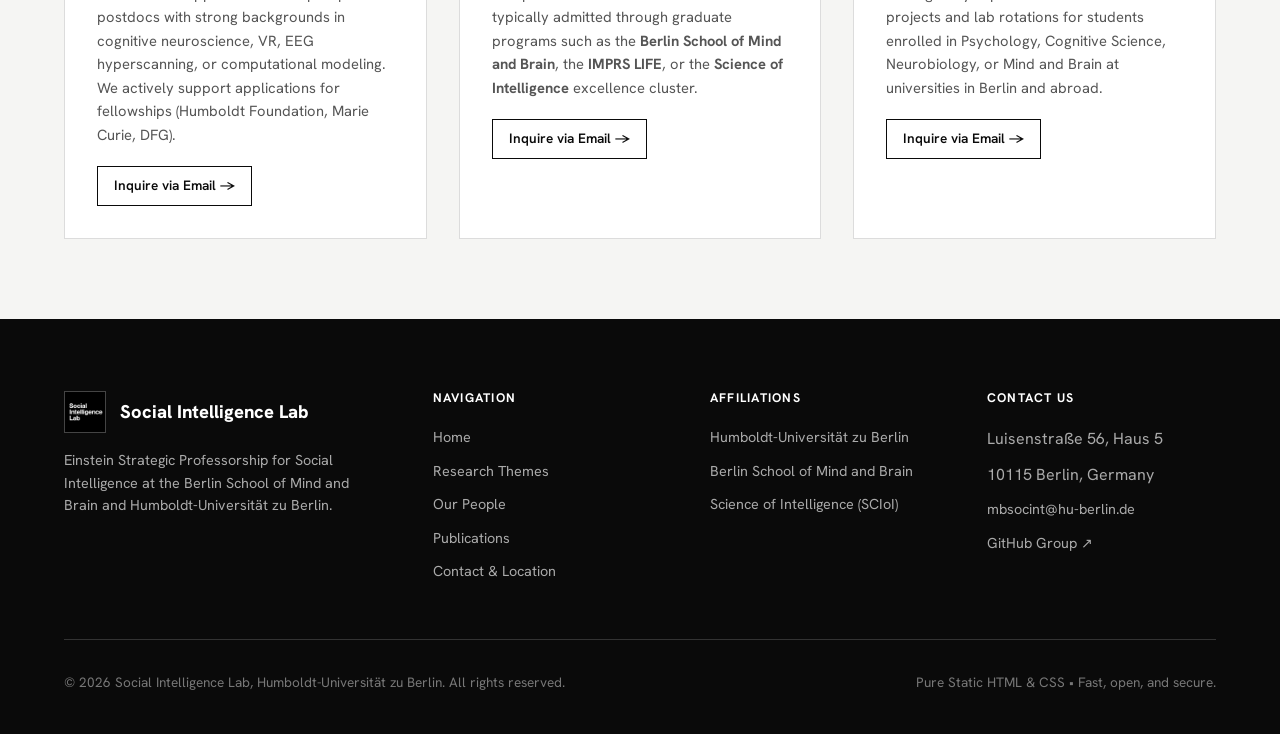
==== commit 07fbe42c: "New website updates general" ====
--- a/contact.html
+++ b/contact.html
@@ -1,18 +1,23 @@
 <!DOCTYPE html>
 <html lang="en">
+
 <head>
   <meta charset="UTF-8" />
   <meta name="viewport" content="width=device-width, initial-scale=1.0" />
   <title>Contact & Join | Social Intelligence Lab</title>
-  <meta name="description" content="Contact information, location, and open positions at the Social Intelligence Lab, Humboldt-Universität zu Berlin." />
-  
+  <meta name="description"
+    content="Contact information, location, and open positions at the Social Intelligence Lab, Humboldt-Universität zu Berlin." />
+
   <link rel="preconnect" href="https://fonts.googleapis.com" />
   <link rel="preconnect" href="https://fonts.gstatic.com" crossorigin />
-  <link href="https://fonts.googleapis.com/css2?family=Inter:wght@400;500;600;700;800&display=swap" rel="stylesheet" />
+  <link
+    href="https://fonts.googleapis.com/css2?family=Hanken+Grotesk:ital,wght@0,400;0,500;0,600;0,700;0,800;1,400&display=swap"
+    rel="stylesheet" />
 
   <link rel="stylesheet" href="assets/css/style.css" />
   <link rel="icon" type="image/png" href="assets/images/logo.png" />
 </head>
+
 <body>
 
   <!-- STICKY HEADER -->
@@ -26,7 +31,7 @@
         </div>
       </a>
 
-      <button class="mobile-toggle" aria-label="Toggle navigation menu" aria-expanded="false">☰</button>
+      <button class="mobile-toggle" aria-label="Toggle navigation menu" aria-expanded="false">Menu</button>
 
       <nav class="nav-menu" aria-label="Main Navigation">
         <a href="index.html" class="nav-link">Home</a>
@@ -41,12 +46,14 @@
 
   <main id="main-content">
     <!-- HERO HEADER -->
-    <section class="section" style="padding: 3.5rem 0 2rem; background: var(--color-surface-subtle); border-bottom: 1px solid var(--color-border);">
+    <section class="section"
+      style="padding: 3.5rem 0 2rem; background: var(--background-alt); border-bottom: 1px solid var(--line);">
       <div class="container text-center">
         <span class="section-tag">Get in Touch</span>
         <h1 class="section-title">Contact & Location</h1>
-        <p class="section-subtitle" style="max-width: 650px; margin: 0 auto;">
-          We are located at Campus Nord in Berlin Mitte. Feel free to contact us regarding collaborations, visiting fellowships, or student opportunities.
+        <p class="section-subtitle" style="max-width: 650px;">
+          We are located at Campus Nord in Berlin Mitte. Feel free to contact us regarding collaborations, visiting
+          fellowships, or student opportunities.
         </p>
       </div>
     </section>
@@ -55,14 +62,13 @@
     <section class="section">
       <div class="container">
         <div style="display: grid; grid-template-columns: 1fr 1.2fr; gap: 3.5rem; align-items: start;">
-          
+
           <!-- Contact Info -->
           <div>
             <h2 style="font-size: 1.5rem; margin-bottom: 1.25rem;">Lab Information</h2>
-            
+
             <div style="display: flex; flex-direction: column; gap: 1.5rem; margin-bottom: 2rem;">
               <div style="display: flex; gap: 1rem; align-items: start;">
-                <div style="font-size: 1.5rem; line-height: 1;">📍</div>
                 <div>
                   <h3 style="font-size: 1.05rem; margin-bottom: 0.25rem;">Physical Address</h3>
                   <p style="font-size: 0.95rem; line-height: 1.5;">
@@ -75,7 +81,6 @@
               </div>
 
               <div style="display: flex; gap: 1rem; align-items: start;">
-                <div style="font-size: 1.5rem; line-height: 1;">✉️</div>
                 <div>
                   <h3 style="font-size: 1.05rem; margin-bottom: 0.25rem;">General Inquiries & Office</h3>
                   <p style="font-size: 0.95rem;">
@@ -85,20 +90,21 @@
               </div>
 
               <div style="display: flex; gap: 1rem; align-items: start;">
-                <div style="font-size: 1.5rem; line-height: 1;">💻</div>
                 <div>
                   <h3 style="font-size: 1.05rem; margin-bottom: 0.25rem;">Open Science & GitHub</h3>
                   <p style="font-size: 0.95rem;">
-                    Code & Repositories: <a href="https://github.com/Social-intelligence-group" target="_blank" rel="noopener noreferrer" style="font-weight: 600;">Social-intelligence-group ↗</a>
+                    Code & Repositories: <a href="https://github.com/Social-intelligence-group" target="_blank"
+                      rel="noopener noreferrer" style="font-weight: 600;">Social-intelligence-group ↗</a>
                   </p>
                 </div>
               </div>
             </div>
 
             <!-- Building Photo -->
-            <div style="border-radius: var(--radius-lg); overflow: hidden; border: 1px solid var(--color-border); box-shadow: var(--shadow-sm);">
+            <div style="overflow: hidden; border: 1px solid var(--line);">
               <img src="assets/images/House_5.jpg" alt="Campus Nord Haus 5" style="width: 100%; height: auto;" />
-              <div style="padding: 0.75rem 1rem; background: var(--color-surface-subtle); font-size: 0.82rem; color: var(--color-text-muted);">
+              <div
+                style="padding: 0.75rem 1rem; background: var(--background-alt); font-size: 0.82rem; color: var(--text-muted);">
                 Campus Nord • Luisenstraße 56, Haus 5
               </div>
             </div>
@@ -107,14 +113,10 @@
           <!-- Interactive Map -->
           <div>
             <h2 style="font-size: 1.5rem; margin-bottom: 1.25rem;">Interactive Map</h2>
-            <div style="border-radius: var(--radius-lg); overflow: hidden; border: 1px solid var(--color-border); box-shadow: var(--shadow-md); height: 480px;">
-              <iframe 
-                src="https://www.google.com/maps/embed?pb=!1m18!1m12!1m3!1d2427.4542098923953!2d13.377619015756043!3d52.52521574359509!2m3!1f0!2f0!3f0!3m2!1i1024!2i768!4f13.1!3m3!1m2!1s0x47a851eabdc90751%3A0xd8f5ec90b18fcb8e!2sLuisenstra%C3%9Fe%2056%2FHaus%205%2C%2010115%20Berlin!5e0!3m2!1sen!2sde!4v1643470584126!5m2!1sen!2sde" 
-                width="100%" 
-                height="100%" 
-                style="border:0;" 
-                allowfullscreen="" 
-                loading="lazy">
+            <div style="overflow: hidden; border: 1px solid var(--line); height: 480px;">
+              <iframe
+                src="https://www.google.com/maps/embed?pb=!1m18!1m12!1m3!1d2427.4542098923953!2d13.377619015756043!3d52.52521574359509!2m3!1f0!2f0!3f0!3m2!1i1024!2i768!4f13.1!3m3!1m2!1s0x47a851eabdc90751%3A0xd8f5ec90b18fcb8e!2sLuisenstra%C3%9Fe%2056%2FHaus%205%2C%2010115%20Berlin!5e0!3m2!1sen!2sde!4v1643470584126!5m2!1sen!2sde"
+                width="100%" height="100%" style="border:0;" allowfullscreen="" loading="lazy">
               </iframe>
             </div>
           </div>
@@ -136,30 +138,38 @@
 
         <div style="display: grid; grid-template-columns: repeat(auto-fit, minmax(300px, 1fr)); gap: 2rem;">
           <!-- Card 1 -->
-          <div style="background: #fff; padding: 2rem; border-radius: var(--radius-lg); border: 1px solid var(--color-border);">
+          <div style="background: #fff; padding: 2rem; border: 1px solid var(--line);">
             <h3 style="font-size: 1.25rem; margin-bottom: 0.75rem;">Postdoctoral Researchers</h3>
-            <p style="font-size: 0.92rem; line-height: 1.6; color: var(--color-text-muted); margin-bottom: 1.25rem;">
-              We welcome applications from prospective postdocs with strong backgrounds in cognitive neuroscience, VR, EEG hyperscanning, or computational modeling. We actively support applications for fellowships (Humboldt Foundation, Marie Curie, DFG).
+            <p style="font-size: 0.92rem; line-height: 1.6; color: var(--text-muted); margin-bottom: 1.25rem;">
+              We welcome applications from prospective postdocs with strong backgrounds in cognitive neuroscience, VR,
+              EEG hyperscanning, or computational modeling. We actively support applications for fellowships (Humboldt
+              Foundation, Marie Curie, DFG).
             </p>
-            <a href="mailto:mbsocint@hu-berlin.de?subject=Postdoctoral%20Inquiry" class="btn btn-secondary" style="font-size: 0.85rem; padding: 0.5rem 1rem;">Inquire via Email →</a>
+            <a href="mailto:mbsocint@hu-berlin.de?subject=Postdoctoral%20Inquiry" class="btn btn-secondary"
+              style="font-size: 0.85rem; padding: 0.5rem 1rem;">Inquire via Email →</a>
           </div>
 
           <!-- Card 2 -->
-          <div style="background: #fff; padding: 2rem; border-radius: var(--radius-lg); border: 1px solid var(--color-border);">
+          <div style="background: #fff; padding: 2rem; border: 1px solid var(--line);">
             <h3 style="font-size: 1.25rem; margin-bottom: 0.75rem;">PhD Candidates</h3>
-            <p style="font-size: 0.92rem; line-height: 1.6; color: var(--color-text-muted); margin-bottom: 1.25rem;">
-              Prospective doctoral candidates are typically admitted through graduate programs such as the <strong>Berlin School of Mind and Brain</strong>, the <strong>IMPRS LIFE</strong>, or the <strong>Science of Intelligence</strong> excellence cluster.
+            <p style="font-size: 0.92rem; line-height: 1.6; color: var(--text-muted); margin-bottom: 1.25rem;">
+              Prospective doctoral candidates are typically admitted through graduate programs such as the
+              <strong>Berlin School of Mind and Brain</strong>, the <strong>IMPRS LIFE</strong>, or the <strong>Science
+                of Intelligence</strong> excellence cluster.
             </p>
-            <a href="mailto:mbsocint@hu-berlin.de?subject=PhD%20Inquiry" class="btn btn-secondary" style="font-size: 0.85rem; padding: 0.5rem 1rem;">Inquire via Email →</a>
+            <a href="mailto:mbsocint@hu-berlin.de?subject=PhD%20Inquiry" class="btn btn-secondary"
+              style="font-size: 0.85rem; padding: 0.5rem 1rem;">Inquire via Email →</a>
           </div>
 
           <!-- Card 3 -->
-          <div style="background: #fff; padding: 2rem; border-radius: var(--radius-lg); border: 1px solid var(--color-border);">
+          <div style="background: #fff; padding: 2rem; border: 1px solid var(--line);">
             <h3 style="font-size: 1.25rem; margin-bottom: 0.75rem;">Master Theses & Lab Rotations</h3>
-            <p style="font-size: 0.92rem; line-height: 1.6; color: var(--color-text-muted); margin-bottom: 1.25rem;">
-              We regularly supervise Master thesis projects and lab rotations for students enrolled in Psychology, Cognitive Science, Neurobiology, or Mind and Brain at universities in Berlin and abroad.
+            <p style="font-size: 0.92rem; line-height: 1.6; color: var(--text-muted); margin-bottom: 1.25rem;">
+              We regularly supervise Master thesis projects and lab rotations for students enrolled in Psychology,
+              Cognitive Science, Neurobiology, or Mind and Brain at universities in Berlin and abroad.
             </p>
-            <a href="mailto:mbsocint@hu-berlin.de?subject=Master%20Thesis%20Inquiry" class="btn btn-secondary" style="font-size: 0.85rem; padding: 0.5rem 1rem;">Inquire via Email →</a>
+            <a href="mailto:mbsocint@hu-berlin.de?subject=Master%20Thesis%20Inquiry" class="btn btn-secondary"
+              style="font-size: 0.85rem; padding: 0.5rem 1rem;">Inquire via Email →</a>
           </div>
         </div>
       </div>
@@ -176,7 +186,8 @@
             <span class="footer-brand-title">Social Intelligence Lab</span>
           </div>
           <p class="footer-brand-desc">
-            Einstein Strategic Professorship for Social Intelligence at the Berlin School of Mind and Brain and Humboldt-Universität zu Berlin.
+            Einstein Strategic Professorship for Social Intelligence at the Berlin School of Mind and Brain and
+            Humboldt-Universität zu Berlin.
           </p>
         </div>
 
@@ -194,10 +205,12 @@
         <div class="footer-col">
           <h4>Affiliations</h4>
           <div class="footer-links">
-            <a href="https://www.hu-berlin.de/" target="_blank" rel="noopener noreferrer">Humboldt-Universität zu Berlin</a>
-            <a href="https://www.mind-and-brain.de/" target="_blank" rel="noopener noreferrer">Berlin School of Mind and Brain</a>
-            <a href="https://www.scienceofintelligence.de/" target="_blank" rel="noopener noreferrer">Science of Intelligence (SCIoI)</a>
-            <a href="https://envisionbox.org/" target="_blank" rel="noopener noreferrer">EnvisionBOX.org</a>
+            <a href="https://www.hu-berlin.de/" target="_blank" rel="noopener noreferrer">Humboldt-Universität zu
+              Berlin</a>
+            <a href="https://www.mind-and-brain.de/" target="_blank" rel="noopener noreferrer">Berlin School of Mind and
+              Brain</a>
+            <a href="https://www.scienceofintelligence.de/" target="_blank" rel="noopener noreferrer">Science of
+              Intelligence (SCIoI)</a>
           </div>
         </div>
 
@@ -207,7 +220,8 @@
             <span>Luisenstraße 56, Haus 5</span>
             <span>10115 Berlin, Germany</span>
             <a href="mailto:mbsocint@hu-berlin.de">mbsocint@hu-berlin.de</a>
-            <a href="https://github.com/Social-intelligence-group" target="_blank" rel="noopener noreferrer">GitHub Group ↗</a>
+            <a href="https://github.com/Social-intelligence-group" target="_blank" rel="noopener noreferrer">GitHub
+              Group ↗</a>
           </div>
         </div>
       </div>
@@ -221,4 +235,5 @@
 
   <script src="assets/js/main.js"></script>
 </body>
-</html>
+
+</html>
--- a/assets/css/style.css
+++ b/assets/css/style.css
@@ -1,74 +1,65 @@
 /* ==========================================================================
    Social Intelligence Lab - Main Stylesheet
-   Pure Vanilla CSS Design System
+
+   Design rules (keep these when editing):
+   - Black, white and greys, plus ONE muted blue accent.
+   - Square corners. No shadows, glows or gradients.
+   - Thin lines (borders) separate things, not floating cards.
+   - One typeface: Hanken Grotesk (loaded in each page's <head>).
+   - No icons or emoji. Use words.
+
+   To change a colour or size site-wide, edit the variables in section 1.
    ========================================================================== */
 
-/* --- 1. DESIGN TOKENS (CSS VARIABLES) --- */
+
+/* --- 1. VARIABLES ------------------------------------------------------- */
 :root {
-  /* Brand & Core Palette (Tailored for high-contrast B&W logo) */
-  --color-obsidian: #0b0f17;
-  --color-dark-surface: #111827;
-  --color-dark-border: #1f2937;
-  
-  --color-bg: #ffffff;
-  --color-surface: #ffffff;
-  --color-surface-subtle: #f8fafc;
-  --color-surface-alt: #f1f5f9;
-  
-  --color-text-main: #0f172a;
-  --color-text-muted: #475569;
-  --color-text-light: #94a3b8;
-  --color-border: #e2e8f0;
-  --color-border-dark: #cbd5e1;
-
-  /* Accent: Electric Azure / Cognitive Blue */
-  --color-accent: #1d4ed8;
-  --color-accent-hover: #1e40af;
-  --color-accent-subtle: #eff6ff;
-  --color-accent-glow: rgba(29, 78, 216, 0.15);
-
-  /* Status Accents */
-  --color-emerald: #059669;
-  --color-emerald-bg: #ecfdf5;
-  --color-amber: #d97706;
-  --color-amber-bg: #fffbeb;
-
-  /* Typography */
-  --font-main: 'Inter', -apple-system, BlinkMacSystemFont, "Segoe UI", Roboto, Helvetica, Arial, sans-serif;
-  --font-mono: ui-monospace, SFMono-Regular, Menlo, Monaco, Consolas, monospace;
+  /* Colours */
+  --black: #0a0a0a;
+  /* headings, dark bars, primary buttons */
+  --text: #1a1a1a;
+  /* body text */
+  --text-muted: #555555;
+  /* secondary text */
+  --text-light: #8a8a8a;
+  /* dates, small labels */
+  --line: #dcdcdc;
+  /* thin divider lines */
+  --line-dark: #0a0a0a;
+  /* strong divider lines */
+  --background: #ffffff;
+  --background-alt: #f5f5f3;
+  /* light grey for alternating sections */
+
+  --blue: #00376c;
+  /* the one accent colour (muted HU blue) */
+  --blue-dark: #002347;
+  /* accent on hover */
+
+  /* Text */
+  --font: 'Hanken Grotesk', Helvetica, Arial, sans-serif;
 
   /* Layout */
   --max-width: 1200px;
   --header-height: 76px;
-  --radius-sm: 6px;
-  --radius-md: 10px;
-  --radius-lg: 16px;
-  --radius-full: 9999px;
-
-  /* Shadows */
-  --shadow-sm: 0 1px 2px 0 rgba(0, 0, 0, 0.05);
-  --shadow-md: 0 4px 6px -1px rgba(0, 0, 0, 0.08), 0 2px 4px -2px rgba(0, 0, 0, 0.05);
-  --shadow-lg: 0 10px 15px -3px rgba(0, 0, 0, 0.08), 0 4px 6px -4px rgba(0, 0, 0, 0.04);
-  --shadow-hover: 0 20px 25px -5px rgba(0, 0, 0, 0.1), 0 8px 10px -6px rgba(0, 0, 0, 0.04);
-
-  /* Transitions */
-  --transition-fast: 0.15s ease;
-  --transition-normal: 0.25s ease;
-}
-
-/* --- 2. RESET & BASE --- */
-*, *::before, *::after {
+}
+
+
+/* --- 2. BASICS ---------------------------------------------------------- */
+*,
+*::before,
+*::after {
   box-sizing: border-box;
   margin: 0;
   padding: 0;
 }
 
 html {
-  font-family: var(--font-main);
+  font-family: var(--font);
   font-size: 16px;
   line-height: 1.6;
-  color: var(--color-text-main);
-  background-color: var(--color-bg);
+  color: var(--text);
+  background: var(--background);
   scroll-behavior: smooth;
   -webkit-font-smoothing: antialiased;
 }
@@ -79,57 +70,70 @@
   flex-direction: column;
 }
 
-img, picture, video, canvas, svg {
+img,
+picture,
+video,
+canvas,
+svg {
   display: block;
   max-width: 100%;
 }
 
 a {
-  color: var(--color-accent);
-  text-decoration: none;
-  transition: color var(--transition-fast);
+  color: var(--blue);
+  text-decoration: underline;
+  text-underline-offset: 3px;
+  text-decoration-thickness: 1px;
 }
 
 a:hover {
-  color: var(--color-accent-hover);
-}
-
-h1, h2, h3, h4, h5, h6 {
-  color: var(--color-obsidian);
+  color: var(--blue-dark);
+}
+
+h1,
+h2,
+h3,
+h4,
+h5,
+h6 {
+  color: var(--black);
   font-weight: 700;
-  line-height: 1.25;
+  line-height: 1.2;
   letter-spacing: -0.02em;
 }
 
 p {
-  color: var(--color-text-muted);
-}
-
-ul, ol {
+  color: var(--text-muted);
+}
+
+ul,
+ol {
   list-style: none;
+}
+
+/* Paper titles in italic, like in a journal */
+em {
+  font-style: italic;
 }
 
 .container {
   width: 100%;
   max-width: var(--max-width);
-  margin-left: auto;
-  margin-right: auto;
-  padding-left: 1.5rem;
-  padding-right: 1.5rem;
-}
-
-/* --- 3. HEADER & NAVIGATION --- */
+  margin: 0 auto;
+  padding: 0 1.5rem;
+}
+
+
+/* --- 3. HEADER & NAVIGATION -------------------------------------------- */
 .site-header {
   position: sticky;
   top: 0;
   z-index: 1000;
-  background: rgba(11, 15, 23, 0.95);
-  backdrop-filter: blur(12px);
-  -webkit-backdrop-filter: blur(12px);
-  border-bottom: 1px solid rgba(255, 255, 255, 0.1);
   height: var(--header-height);
   display: flex;
   align-items: center;
+  background: var(--background);
+  border-bottom: 1px solid var(--line-dark);
 }
 
 .nav-container {
@@ -149,9 +153,6 @@
 .brand-logo {
   height: 48px;
   width: 48px;
-  border-radius: var(--radius-sm);
-  background: #000;
-  border: 1px solid rgba(255, 255, 255, 0.2);
   object-fit: cover;
 }
 
@@ -161,19 +162,18 @@
 }
 
 .brand-title {
-  color: #ffffff;
+  color: var(--black);
   font-size: 1.15rem;
   font-weight: 800;
-  letter-spacing: -0.02em;
   line-height: 1.15;
 }
 
 .brand-subtitle {
-  color: #94a3b8;
+  color: var(--text-light);
   font-size: 0.75rem;
   font-weight: 500;
   text-transform: uppercase;
-  letter-spacing: 0.05em;
+  letter-spacing: 0.06em;
 }
 
 .nav-menu {
@@ -183,125 +183,68 @@
 }
 
 .nav-link {
-  color: #cbd5e1;
+  color: var(--text);
   font-size: 0.95rem;
   font-weight: 500;
-  padding: 0.5rem 0.25rem;
-  position: relative;
-  transition: color var(--transition-fast);
+  text-decoration: none;
+  padding: 0.25rem 0;
+  border-bottom: 2px solid transparent;
 }
 
 .nav-link:hover,
 .nav-link.active {
-  color: #ffffff;
-}
-
-.nav-link.active::after {
-  content: '';
-  position: absolute;
-  bottom: 0;
-  left: 0;
-  width: 100%;
-  height: 2px;
-  background: var(--color-accent);
-  border-radius: var(--radius-full);
-}
-
+  color: var(--black);
+  border-bottom-color: var(--blue);
+}
+
+/* "Join Us" button */
 .nav-cta {
-  background: var(--color-accent);
+  background: var(--blue);
   color: #ffffff !important;
+  text-decoration: none;
   padding: 0.5rem 1.1rem;
-  border-radius: var(--radius-full);
   font-weight: 600;
   font-size: 0.9rem;
-  transition: background var(--transition-fast), transform var(--transition-fast);
 }
 
 .nav-cta:hover {
-  background: var(--color-accent-hover);
-  transform: translateY(-1px);
-}
-
-/* Mobile Toggle */
+  background: var(--blue-dark);
+}
+
+/* "Menu" button, only shown on small screens (see section 13) */
 .mobile-toggle {
   display: none;
   background: none;
-  border: none;
-  color: #ffffff;
-  font-size: 1.5rem;
+  border: 1px solid var(--black);
+  color: var(--black);
+  font-family: var(--font);
+  font-size: 0.9rem;
+  font-weight: 600;
   cursor: pointer;
-  padding: 0.5rem;
-}
-
-/* --- 4. TOP ANNOUNCEMENT RIBBON --- */
-.announcement-bar {
-  background: var(--color-surface-subtle);
-  border-bottom: 1px solid var(--color-border);
-  padding: 0.55rem 0;
-  font-size: 0.88rem;
-}
-
-.announcement-content {
-  display: flex;
-  align-items: center;
-  justify-content: center;
-  gap: 0.75rem;
-  text-align: center;
-  flex-wrap: wrap;
-}
-
-.announcement-pill {
-  display: inline-flex;
-  align-items: center;
-  gap: 0.4rem;
-  background: var(--color-emerald-bg);
-  color: var(--color-emerald);
-  font-size: 0.75rem;
-  font-weight: 700;
-  padding: 0.2rem 0.6rem;
-  border-radius: var(--radius-full);
-  text-transform: uppercase;
-  letter-spacing: 0.05em;
-  border: 1px solid rgba(5, 150, 105, 0.2);
-}
-
-.pulsing-dot {
-  width: 7px;
-  height: 7px;
-  background: var(--color-emerald);
-  border-radius: 50%;
-  display: inline-block;
-  animation: pulse-dot 1.8s infinite;
-}
-
-@keyframes pulse-dot {
-  0% { transform: scale(0.9); opacity: 0.8; }
-  50% { transform: scale(1.3); opacity: 1; box-shadow: 0 0 6px var(--color-emerald); }
-  100% { transform: scale(0.9); opacity: 0.8; }
-}
-
-.announcement-text {
-  color: var(--color-text-main);
-  font-weight: 500;
-}
-
-.announcement-link {
-  color: var(--color-accent);
-  font-weight: 600;
-  display: inline-flex;
-  align-items: center;
-  gap: 0.25rem;
-}
-
-.announcement-link:hover {
-  text-decoration: underline;
-}
-
-/* --- 5. HERO SECTION (SPLIT 60% / 40%) --- */
+  padding: 0.35rem 0.75rem;
+}
+
+
+/* --- 4. LAB PHOTO BANNER (top of home page) --------------------------- */
+.photo-hero {
+  height: 620px;
+  background-image: url('../images/Lab_photo_2026.jpg');
+  background-size: cover;
+  background-position: center 65%;
+  /* moves the crop down to show the people */
+}
+
+.photo-hero-logo {
+  width: 120px;
+  height: 120px;
+  margin-top: 2rem;
+}
+
+
+/* --- 5. HERO (home page intro + news list) ----------------------------- */
 .hero-section {
   padding: 4.5rem 0 3.5rem;
-  background: radial-gradient(circle at top right, rgba(29, 78, 216, 0.05) 0%, rgba(255, 255, 255, 0) 50%);
-  border-bottom: 1px solid var(--color-border);
+  border-bottom: 1px solid var(--line);
 }
 
 .hero-grid {
@@ -316,139 +259,107 @@
   flex-direction: column;
 }
 
+/* Small label above the big title */
 .hero-badge {
-  display: inline-flex;
-  align-items: center;
-  gap: 0.5rem;
-  width: fit-content;
-  background: var(--color-surface-alt);
-  color: var(--color-text-muted);
-  font-size: 0.82rem;
-  font-weight: 600;
-  padding: 0.35rem 0.85rem;
-  border-radius: var(--radius-full);
+  color: var(--text-muted);
+  font-size: 0.8rem;
+  font-weight: 600;
+  text-transform: uppercase;
+  letter-spacing: 0.08em;
   margin-bottom: 1.25rem;
-  border: 1px solid var(--color-border);
 }
 
 .hero-title {
-  font-size: 3rem;
+  font-size: 3.25rem;
   font-weight: 800;
-  line-height: 1.12;
-  letter-spacing: -0.03em;
-  margin-bottom: 1.25rem;
-  color: var(--color-obsidian);
+  line-height: 1.08;
+  letter-spacing: -0.035em;
+  margin-bottom: 1.5rem;
 }
 
 .hero-title span {
-  color: var(--color-accent);
+  color: var(--blue);
 }
 
 .hero-description {
   font-size: 1.15rem;
   line-height: 1.6;
-  color: var(--color-text-muted);
-  margin-bottom: 2rem;
+  margin-bottom: 1rem;
   max-width: 95%;
 }
 
 .hero-actions {
+  margin-top: 1rem;
   display: flex;
   gap: 1rem;
   flex-wrap: wrap;
 }
 
+/* Buttons */
 .btn {
   display: inline-flex;
   align-items: center;
   justify-content: center;
-  gap: 0.5rem;
   font-size: 0.95rem;
   font-weight: 600;
+  text-decoration: none;
   padding: 0.85rem 1.6rem;
-  border-radius: var(--radius-md);
-  transition: all var(--transition-fast);
   cursor: pointer;
 }
 
 .btn-primary {
-  background: var(--color-obsidian);
+  background: var(--black);
   color: #ffffff;
-  border: 1px solid var(--color-obsidian);
+  border: 1px solid var(--black);
 }
 
 .btn-primary:hover {
-  background: #1e293b;
+  background: var(--blue);
+  border-color: var(--blue);
   color: #ffffff;
-  transform: translateY(-2px);
-  box-shadow: var(--shadow-md);
 }
 
 .btn-secondary {
-  background: var(--color-surface);
-  color: var(--color-text-main);
-  border: 1px solid var(--color-border-dark);
+  background: transparent;
+  color: var(--black);
+  border: 1px solid var(--black);
 }
 
 .btn-secondary:hover {
-  background: var(--color-surface-subtle);
-  border-color: var(--color-text-main);
-  transform: translateY(-2px);
-}
-
-/* News Widget Box (Right Column of Hero) */
+  background: var(--black);
+  color: #ffffff;
+}
+
+/* News list (right column of hero) */
 .hero-news-box {
-  background: #ffffff;
-  border: 1px solid var(--color-border);
-  border-radius: var(--radius-lg);
-  box-shadow: var(--shadow-md);
-  overflow: hidden;
+  border-top: 2px solid var(--black);
   display: flex;
   flex-direction: column;
 }
 
 .news-box-header {
-  background: var(--color-obsidian);
-  color: #ffffff;
-  padding: 1rem 1.25rem;
-  display: flex;
-  align-items: center;
-  justify-content: space-between;
+  padding: 0.85rem 0;
+  border-bottom: 1px solid var(--line);
 }
 
 .news-box-header h2,
 .news-box-header h3 {
-  color: #ffffff;
-  font-size: 1rem;
+  font-size: 0.85rem;
   font-weight: 700;
-  display: flex;
-  align-items: center;
-  gap: 0.6rem;
-  letter-spacing: -0.01em;
-}
-
-.live-badge {
-  font-size: 0.7rem;
-  background: rgba(255, 255, 255, 0.15);
-  color: #ffffff;
-  padding: 0.2rem 0.5rem;
-  border-radius: var(--radius-full);
-  font-weight: 600;
   text-transform: uppercase;
+  letter-spacing: 0.08em;
 }
 
 .news-box-list {
-  padding: 0.75rem 1.25rem;
-  display: flex;
-  flex-direction: column;
-  gap: 0.85rem;
-  max-height: 410px;
+  display: flex;
+  flex-direction: column;
+  max-height: 440px;
   overflow-y: auto;
 }
 
 .news-item {
-  padding: 0.75rem 0;
-  border-bottom: 1px solid var(--color-border);
+  padding: 1.1rem 0;
+  border-bottom: 1px solid var(--line);
   display: flex;
   flex-direction: column;
   gap: 0.35rem;
@@ -458,79 +369,69 @@
   border-bottom: none;
 }
 
+/* Line with type label + date, e.g. "PAPER  Sep 2026" */
 .news-meta {
   display: flex;
-  align-items: center;
-  gap: 0.6rem;
+  align-items: baseline;
+  gap: 0.75rem;
   font-size: 0.78rem;
 }
 
 .news-tag {
   font-weight: 700;
   text-transform: uppercase;
-  font-size: 0.7rem;
-  padding: 0.15rem 0.45rem;
-  border-radius: var(--radius-sm);
-  letter-spacing: 0.04em;
-}
-
-.news-tag.tag-paper {
-  background: var(--color-accent-subtle);
-  color: var(--color-accent);
-}
-
-.news-tag.tag-event {
-  background: var(--color-emerald-bg);
-  color: var(--color-emerald);
-}
-
+  font-size: 0.72rem;
+  letter-spacing: 0.08em;
+  color: var(--blue);
+}
+
+/* All tag types look the same; the word itself says what it is */
+.news-tag.tag-paper,
+.news-tag.tag-event,
 .news-tag.tag-team {
-  background: var(--color-amber-bg);
-  color: var(--color-amber);
+  color: var(--blue);
 }
 
 .news-date {
-  color: var(--color-text-light);
-  font-family: var(--font-mono);
-  font-size: 0.75rem;
+  color: var(--text-light);
+  font-variant-numeric: tabular-nums;
 }
 
 .news-headline {
-  font-size: 0.92rem;
+  font-size: 1rem;
   font-weight: 600;
   line-height: 1.35;
-  color: var(--color-text-main);
+  color: var(--black);
 }
 
 .news-snippet {
-  font-size: 0.84rem;
-  color: var(--color-text-muted);
-  line-height: 1.45;
+  font-size: 0.88rem;
+  line-height: 1.5;
 }
 
 .news-box-footer {
-  padding: 0.85rem 1.25rem;
-  background: var(--color-surface-subtle);
-  border-top: 1px solid var(--color-border);
-  font-size: 0.85rem;
+  padding: 0.85rem 0;
+  border-top: 1px solid var(--black);
+  font-size: 0.88rem;
+  font-weight: 600;
   display: flex;
   justify-content: flex-end;
 }
 
-/* --- 6. AFFILIATIONS & INSTITUTION STRIP --- */
+
+/* --- 6. AFFILIATION LOGOS STRIP ---------------------------------------- */
 .affiliations-section {
   padding: 2.25rem 0;
-  background: var(--color-surface-subtle);
-  border-bottom: 1px solid var(--color-border);
+  border-bottom: 1px solid var(--line);
 }
 
 .affiliations-label {
   text-align: center;
-  font-size: 0.78rem;
+  font-size: 0.75rem;
   font-weight: 700;
   text-transform: uppercase;
-  letter-spacing: 0.08em;
-  color: var(--color-text-light);
+  letter-spacing: 0.1em;
+  color: var(--text-light);
   margin-bottom: 1.5rem;
 }
 
@@ -546,55 +447,51 @@
   display: flex;
   align-items: center;
   gap: 0.85rem;
-  color: var(--color-text-muted);
+  color: var(--text-muted);
   font-weight: 600;
   font-size: 0.9rem;
-  opacity: 0.85;
-  transition: opacity var(--transition-fast), transform var(--transition-fast);
-}
-
-.affil-item:hover {
-  opacity: 1;
-  transform: translateY(-1px);
+  text-decoration: none;
 }
 
 .affil-item img {
   height: 42px;
   width: auto;
   object-fit: contain;
-  filter: grayscale(80%);
-  transition: filter var(--transition-fast);
+  filter: grayscale(100%);
 }
 
 .affil-item:hover img {
-  filter: grayscale(0%);
-}
-
-/* --- 7. SECTION HEADERS & GENERAL --- */
+  filter: none;
+}
+
+
+/* --- 7. SECTIONS & SECTION TITLES -------------------------------------- */
 .section {
   padding: 5rem 0;
 }
 
 .section-alt {
-  background-color: var(--color-surface-subtle);
-}
-
+  background: var(--background-alt);
+}
+
+/* Section titles are centred */
 .section-header {
   margin-bottom: 3rem;
-  text-align: center;
-  max-width: 720px;
   margin-left: auto;
   margin-right: auto;
-}
-
+  max-width: 720px;
+  text-align: center;
+}
+
+/* Small label above a section title */
 .section-tag {
-  color: var(--color-accent);
-  font-size: 0.82rem;
+  display: block;
+  color: var(--blue);
+  font-size: 0.78rem;
   font-weight: 700;
   text-transform: uppercase;
-  letter-spacing: 0.08em;
+  letter-spacing: 0.1em;
   margin-bottom: 0.5rem;
-  display: block;
 }
 
 .section-title {
@@ -602,146 +499,258 @@
   font-weight: 800;
   letter-spacing: -0.03em;
   margin-bottom: 0.85rem;
-  color: var(--color-obsidian);
 }
 
 .section-subtitle {
   font-size: 1.05rem;
-  color: var(--color-text-muted);
-}
-
-/* --- 8. RESEARCH PILLARS GRID --- */
+}
+
+
+/* --- 8. RESEARCH CARDS (3 columns) ------------------------------------- */
 .research-grid {
   display: grid;
-  grid-template-columns: repeat(3, 1fr);
+  grid-template-columns: repeat(3, minmax(0, 1fr));
+  grid-auto-rows: 1fr;
   gap: 2rem;
 }
 
 .research-card {
-  background: #ffffff;
-  border: 1px solid var(--color-border);
-  border-radius: var(--radius-lg);
-  overflow: hidden;
-  box-shadow: var(--shadow-sm);
-  display: flex;
-  flex-direction: column;
-  transition: all var(--transition-normal);
-}
-
-.research-card:hover {
-  transform: translateY(-5px);
-  box-shadow: var(--shadow-hover);
-  border-color: var(--color-border-dark);
+  border-top: 2px solid var(--black);
+  display: flex;
+  flex-direction: column;
+  height: 100%;
 }
 
 .research-card-img {
   height: 200px;
   width: 100%;
+  flex-shrink: 0;
   object-fit: cover;
-  background: var(--color-surface-alt);
+  background: var(--background-alt);
 }
 
 .research-card-body {
-  padding: 1.75rem;
+  padding: 1.25rem 0 0;
   display: flex;
   flex-direction: column;
   flex-grow: 1;
 }
 
 .research-card-tag {
-  font-size: 0.75rem;
+  font-size: 0.72rem;
   font-weight: 700;
   text-transform: uppercase;
-  color: var(--color-accent);
-  letter-spacing: 0.05em;
+  letter-spacing: 0.08em;
+  color: var(--blue);
   margin-bottom: 0.5rem;
 }
 
 .research-card-title {
-  font-size: 1.25rem;
+  font-size: 1.3rem;
   font-weight: 700;
   margin-bottom: 0.75rem;
-  line-height: 1.3;
+  line-height: 1.25;
+  min-height: calc(2 * 1.25em);
 }
 
 .research-card-text {
-  font-size: 0.92rem;
-  color: var(--color-text-muted);
+  font-size: 0.95rem;
   line-height: 1.55;
   margin-bottom: 1.25rem;
+  min-height: calc(5 * 1.55em);
+}
+
+.research-card-link {
+  font-weight: 600;
+  font-size: 0.9rem;
+  color: var(--black);
+  margin-top: auto;
+}
+
+.research-card-link:hover {
+  color: var(--blue);
+}
+
+
+/* Bullet list inside a pillar card (Research page) */
+.research-card-list {
+  display: flex;
+  flex-direction: column;
   flex-grow: 1;
-}
-
-.research-card-link {
-  font-weight: 600;
+  gap: 0.6rem;
   font-size: 0.9rem;
-  display: inline-flex;
-  align-items: center;
-  gap: 0.35rem;
-  color: var(--color-obsidian);
-}
-
-.research-card:hover .research-card-link {
-  color: var(--color-accent);
-}
-
-/* --- 9. FEATURED PUBLICATIONS STRIP --- */
+  line-height: 1.5;
+  color: var(--text-muted);
+  border-top: 1px solid var(--line);
+  padding-top: 1rem;
+}
+
+.research-card-list strong {
+  color: var(--black);
+}
+
+
+/* Methods cards: a smaller version of the research cards above */
+.methods-grid {
+  max-width: 960px;
+  margin: 0 auto;
+  gap: 1.5rem;
+}
+
+.methods-grid .research-card-img {
+  height: 150px;
+}
+
+.methods-grid .research-card-title {
+  font-size: 1.1rem;
+  margin-bottom: 0.5rem;
+}
+
+.methods-grid .research-card-text {
+  font-size: 0.88rem;
+  margin-bottom: 0;
+}
+
+
+/* --- 8b. PROJECT CARDS (Research page, 2 columns) ---------------------- */
+.project-grid {
+  display: grid;
+  grid-template-columns: repeat(2, minmax(0, 1fr));
+  gap: 2rem;
+  align-items: start; /* an opened card grows on its own, not its neighbour */
+}
+
+.project-card {
+  background: var(--background);
+  border: 1px solid var(--line);
+  display: flex;
+  flex-direction: column;
+}
+
+/* Works for both <img> and <video> */
+.project-card-img {
+  width: 100%;
+  height: 300px;
+  flex-shrink: 0;
+  object-fit: cover;
+  background: var(--background-alt);
+}
+
+.project-card-body {
+  padding: 1.5rem;
+  display: flex;
+  flex-direction: column;
+  flex-grow: 1;
+  min-height: 18rem;
+}
+
+.project-tags {
+  display: flex;
+  flex-wrap: wrap;
+  align-content: flex-start;
+  gap: 0.4rem;
+  margin-bottom: 1rem;
+  min-height: 3.75rem;
+}
+
+/* Small square label. Plain = topic or method, .tag-topic = research theme */
+.tag {
+  font-size: 0.72rem;
+  font-weight: 600;
+  padding: 0.2rem 0.55rem;
+  border: 1px solid var(--line);
+  color: var(--text-muted);
+}
+
+.tag-topic {
+  background: var(--blue);
+  border-color: var(--blue);
+  color: #ffffff;
+}
+
+.project-card-title {
+  font-size: 1.3rem;
+  line-height: 1.25;
+  margin-bottom: 0.5rem;
+  min-height: calc(2 * 1.25em);
+}
+
+.project-card-contact {
+  font-size: 0.9rem;
+  margin-bottom: 1rem;
+}
+
+.project-card-contact strong {
+  color: var(--black);
+}
+
+/* "Read more" toggle (uses the built-in <details> element, no JavaScript) */
+.project-card-details {
+  border-top: 1px solid var(--line);
+  padding-top: 0.85rem;
+  margin-top: auto;
+}
+
+.project-card-details summary {
+  cursor: pointer;
+  font-size: 0.9rem;
+  font-weight: 600;
+  color: var(--blue);
+}
+
+.project-card-details[open] summary {
+  margin-bottom: 0.75rem;
+}
+
+.project-card-details p {
+  font-size: 0.95rem;
+  line-height: 1.6;
+}
+
+
+/* --- 9. PUBLICATION LIST ----------------------------------------------- */
 .publications-list {
   display: flex;
   flex-direction: column;
-  gap: 1.25rem;
   max-width: 900px;
-  margin: 0 auto;
+  border-top: 2px solid var(--black);
 }
 
 .pub-card {
-  background: #ffffff;
-  border: 1px solid var(--color-border);
-  border-radius: var(--radius-md);
-  padding: 1.5rem;
-  transition: all var(--transition-fast);
+  padding: 1.5rem 0;
+  border-bottom: 1px solid var(--line);
   display: flex;
   flex-direction: column;
   gap: 0.5rem;
 }
 
-.pub-card:hover {
-  border-color: var(--color-accent);
-  box-shadow: var(--shadow-sm);
-  transform: translateX(4px);
-}
-
 .pub-meta {
   display: flex;
-  align-items: center;
+  align-items: baseline;
   gap: 0.75rem;
   font-size: 0.8rem;
 }
 
 .pub-year {
-  background: var(--color-obsidian);
-  color: #ffffff;
   font-weight: 700;
-  padding: 0.15rem 0.5rem;
-  border-radius: var(--radius-sm);
-  font-size: 0.75rem;
+  color: var(--black);
+  font-variant-numeric: tabular-nums;
 }
 
 .pub-journal {
   font-weight: 600;
-  color: var(--color-accent);
+  font-style: italic;
+  color: var(--blue);
 }
 
 .pub-title {
-  font-size: 1.1rem;
+  font-size: 1.15rem;
   font-weight: 700;
-  color: var(--color-obsidian);
   line-height: 1.35;
 }
 
 .pub-authors {
   font-size: 0.9rem;
-  color: var(--color-text-muted);
 }
 
 .pub-links {
@@ -750,129 +759,38 @@
   margin-top: 0.5rem;
 }
 
+/* Small "PDF", "DOI" etc. buttons */
 .pub-btn {
   font-size: 0.8rem;
   font-weight: 600;
+  text-decoration: none;
   padding: 0.3rem 0.7rem;
-  border-radius: var(--radius-sm);
-  border: 1px solid var(--color-border-dark);
-  color: var(--color-text-main);
-  background: var(--color-surface);
-  transition: all var(--transition-fast);
+  border: 1px solid var(--black);
+  color: var(--black);
 }
 
 .pub-btn:hover {
-  background: var(--color-obsidian);
+  background: var(--black);
   color: #ffffff;
-  border-color: var(--color-obsidian);
-}
-
-/* --- 10. LAB SPOTLIGHT BANNER --- */
-.spotlight-banner {
-  position: relative;
-  border-radius: var(--radius-lg);
-  overflow: hidden;
-  background: var(--color-obsidian);
-  color: #ffffff;
-  padding: 4rem 3rem;
-  margin: 1rem 0;
-  display: grid;
-  grid-template-columns: 1.2fr 0.8fr;
-  gap: 3rem;
-  align-items: center;
-}
-
-.spotlight-banner::before {
-  content: '';
-  position: absolute;
-  top: 0;
-  left: 0;
-  right: 0;
-  bottom: 0;
-  background-image: url('../images/Lab_photo_2025.jpeg');
-  background-size: cover;
-  background-position: center;
-  opacity: 0.25;
-}
-
-.spotlight-content {
-  position: relative;
-  z-index: 1;
-}
-
-.spotlight-title {
-  color: #ffffff;
-  font-size: 2.2rem;
-  font-weight: 800;
-  margin-bottom: 1rem;
-  letter-spacing: -0.02em;
-}
-
-.spotlight-desc {
-  color: #cbd5e1;
-  font-size: 1.05rem;
-  line-height: 1.6;
-  margin-bottom: 2rem;
-}
-
-.spotlight-stats {
-  position: relative;
-  z-index: 1;
-  display: grid;
-  grid-template-columns: 1fr 1fr;
-  gap: 1.5rem;
-  background: rgba(255, 255, 255, 0.05);
-  border: 1px solid rgba(255, 255, 255, 0.1);
-  padding: 1.75rem;
-  border-radius: var(--radius-md);
-  backdrop-filter: blur(8px);
-}
-
-.stat-num {
-  font-size: 2.25rem;
-  font-weight: 800;
-  color: #ffffff;
-  line-height: 1;
-  margin-bottom: 0.25rem;
-}
-
-.stat-label {
-  font-size: 0.82rem;
-  color: #94a3b8;
-  font-weight: 500;
-  text-transform: uppercase;
-  letter-spacing: 0.05em;
-}
-
-/* --- 11. TEAM GRID PAGE STYLES --- */
+}
+
+
+/* --- 11. TEAM PAGE ----------------------------------------------------- */
 .team-grid {
   display: grid;
   grid-template-columns: repeat(auto-fill, minmax(260px, 1fr));
-  gap: 2rem;
+  gap: 2.5rem 2rem;
 }
 
 .team-card {
-  background: #ffffff;
-  border: 1px solid var(--color-border);
-  border-radius: var(--radius-lg);
-  overflow: hidden;
-  box-shadow: var(--shadow-sm);
-  display: flex;
-  flex-direction: column;
-  transition: transform var(--transition-fast), box-shadow var(--transition-fast);
-}
-
-.team-card:hover {
-  transform: translateY(-4px);
-  box-shadow: var(--shadow-md);
-  border-color: var(--color-border-dark);
+  display: flex;
+  flex-direction: column;
 }
 
 .team-card-img-wrap {
-  position: relative;
   width: 100%;
   aspect-ratio: 1 / 1.05;
-  background: var(--color-surface-alt);
+  background: var(--background-alt);
   overflow: hidden;
 }
 
@@ -880,15 +798,10 @@
   width: 100%;
   height: 100%;
   object-fit: cover;
-  transition: transform var(--transition-normal);
-}
-
-.team-card:hover .team-card-img {
-  transform: scale(1.03);
 }
 
 .team-card-body {
-  padding: 1.25rem;
+  padding: 1rem 0 0;
   display: flex;
   flex-direction: column;
   flex-grow: 1;
@@ -897,56 +810,86 @@
 .team-name {
   font-size: 1.15rem;
   font-weight: 700;
-  color: var(--color-obsidian);
-  margin-bottom: 0.25rem;
+  margin-bottom: 0.2rem;
 }
 
 .team-role {
   font-size: 0.85rem;
   font-weight: 600;
-  color: var(--color-accent);
+  color: var(--blue);
   margin-bottom: 0.75rem;
 }
 
+/* Bios are cut to 6 lines; main.js adds a "Read more" button to long ones */
 .team-bio {
-  font-size: 0.88rem;
-  color: var(--color-text-muted);
+  font-size: 0.9rem;
   line-height: 1.5;
+  margin-bottom: 0.5rem;
+  display: -webkit-box;
+  -webkit-box-orient: vertical;
+  -webkit-line-clamp: 6;
+  line-clamp: 6;
+  overflow: hidden;
+}
+
+.team-bio.expanded {
+  display: block;
+}
+
+.team-bio-toggle {
+  align-self: flex-start;
+  background: none;
+  border: none;
+  padding: 0;
   margin-bottom: 1rem;
-  flex-grow: 1;
+  cursor: pointer;
+  font-family: var(--font);
+  font-size: 0.85rem;
+  font-weight: 600;
+  color: var(--blue);
+}
+
+.team-bio-toggle:hover {
+  text-decoration: underline;
 }
 
 .team-social-links {
   display: flex;
-  gap: 0.5rem;
+  gap: 1rem;
   flex-wrap: wrap;
-  border-top: 1px solid var(--color-border);
+  border-top: 1px solid var(--line);
   padding-top: 0.75rem;
 }
 
+/* Links like "Email", "Scholar" under each person */
 .social-badge {
-  font-size: 0.75rem;
-  padding: 0.2rem 0.5rem;
-  background: var(--color-surface-subtle);
-  border: 1px solid var(--color-border);
-  border-radius: var(--radius-sm);
-  color: var(--color-text-main);
-  font-weight: 600;
-  transition: all var(--transition-fast);
+  font-size: 0.8rem;
+  font-weight: 600;
+  color: var(--black);
 }
 
 .social-badge:hover {
-  background: var(--color-obsidian);
-  color: #ffffff;
-  border-color: var(--color-obsidian);
-}
-
-/* --- 12. FOOTER --- */
+  color: var(--blue);
+}
+
+
+/* Principal Investigator box: photo left, text right (stacks on phones) */
+.pi-card {
+  display: grid;
+  grid-template-columns: 280px 1fr;
+  gap: 2.5rem;
+  align-items: start;
+  background: var(--background);
+  border: 1px solid var(--line);
+  padding: 2rem;
+}
+
+
+/* --- 12. FOOTER -------------------------------------------------------- */
 .site-footer {
   margin-top: auto;
-  background: var(--color-obsidian);
-  color: #94a3b8;
-  border-top: 1px solid rgba(255, 255, 255, 0.1);
+  background: var(--black);
+  color: #aaaaaa;
   padding: 4.5rem 0 2.5rem;
 }
 
@@ -972,9 +915,7 @@
 .footer-logo {
   height: 42px;
   width: 42px;
-  border-radius: var(--radius-sm);
-  background: #000;
-  border: 1px solid rgba(255, 255, 255, 0.2);
+  border: 1px solid #444444;
 }
 
 .footer-brand-title {
@@ -985,17 +926,18 @@
 
 .footer-brand-desc {
   font-size: 0.9rem;
-  color: #94a3b8;
+  color: #aaaaaa;
   line-height: 1.55;
 }
 
 .footer-col h3,
 .footer-col h4 {
   color: #ffffff;
-  font-size: 0.95rem;
+  font-size: 0.78rem;
   font-weight: 700;
+  text-transform: uppercase;
+  letter-spacing: 0.1em;
   margin-bottom: 1.25rem;
-  letter-spacing: -0.01em;
 }
 
 .footer-links {
@@ -1005,97 +947,121 @@
 }
 
 .footer-links a {
-  color: #94a3b8;
+  color: #aaaaaa;
   font-size: 0.9rem;
-  transition: color var(--transition-fast);
+  text-decoration: none;
 }
 
 .footer-links a:hover {
   color: #ffffff;
+  text-decoration: underline;
 }
 
 .footer-bottom {
-  border-top: 1px solid rgba(255, 255, 255, 0.08);
+  border-top: 1px solid #333333;
   padding-top: 2rem;
   display: flex;
   align-items: center;
   justify-content: space-between;
   font-size: 0.85rem;
-  color: #64748b;
+  color: #777777;
   flex-wrap: wrap;
   gap: 1rem;
 }
 
-/* --- 13. RESPONSIVE MEDIA QUERIES --- */
+
+/* --- 13. SMALLER SCREENS ----------------------------------------------- */
+
+/* Tablets */
 @media (max-width: 1024px) {
   .hero-grid {
     grid-template-columns: 1fr;
     gap: 2.5rem;
   }
-  
+
   .hero-title {
-    font-size: 2.5rem;
-  }
-  
+    font-size: 2.6rem;
+  }
+
   .research-grid {
     grid-template-columns: repeat(2, 1fr);
   }
-  
+
   .footer-grid {
     grid-template-columns: 1fr 1fr;
     gap: 2.5rem;
   }
-  
-  .spotlight-banner {
-    grid-template-columns: 1fr;
-    padding: 3rem 2rem;
-  }
-}
-
+
+}
+
+/* Phones */
 @media (max-width: 768px) {
   .site-header {
     height: auto;
     padding: 1rem 0;
   }
-  
+
   .mobile-toggle {
     display: block;
   }
-  
+
+  /* Menu drops down under the header when "Menu" is pressed */
   .nav-menu {
     display: none;
     position: absolute;
     top: 100%;
     left: 0;
     right: 0;
-    background: var(--color-obsidian);
+    background: var(--background);
     flex-direction: column;
+    align-items: flex-start;
     padding: 1.5rem;
     gap: 1.25rem;
-    border-bottom: 1px solid rgba(255, 255, 255, 0.1);
-  }
-  
+    border-bottom: 1px solid var(--line-dark);
+  }
+
   .nav-menu.open {
     display: flex;
   }
-  
+
   .hero-title {
-    font-size: 2.1rem;
-  }
-  
+    font-size: 2.2rem;
+  }
+
+  .photo-hero {
+    height: 260px;
+  }
+
+  .photo-hero-logo {
+    width: 80px;
+    height: 80px;
+    margin-top: 1rem;
+  }
+
   .research-grid {
     grid-template-columns: 1fr;
   }
-  
+
+  .project-grid {
+    grid-template-columns: 1fr;
+  }
+
+  .pi-card {
+    grid-template-columns: 1fr;
+    gap: 1.5rem;
+    padding: 1.25rem;
+  }
+
+  .project-card-img {
+    height: 220px;
+  }
+
   .affiliations-row {
     gap: 1.75rem;
   }
-  
+
   .footer-grid {
     grid-template-columns: 1fr;
   }
-  
-  .spotlight-stats {
-    grid-template-columns: 1fr;
-  }
-}
+
+}
